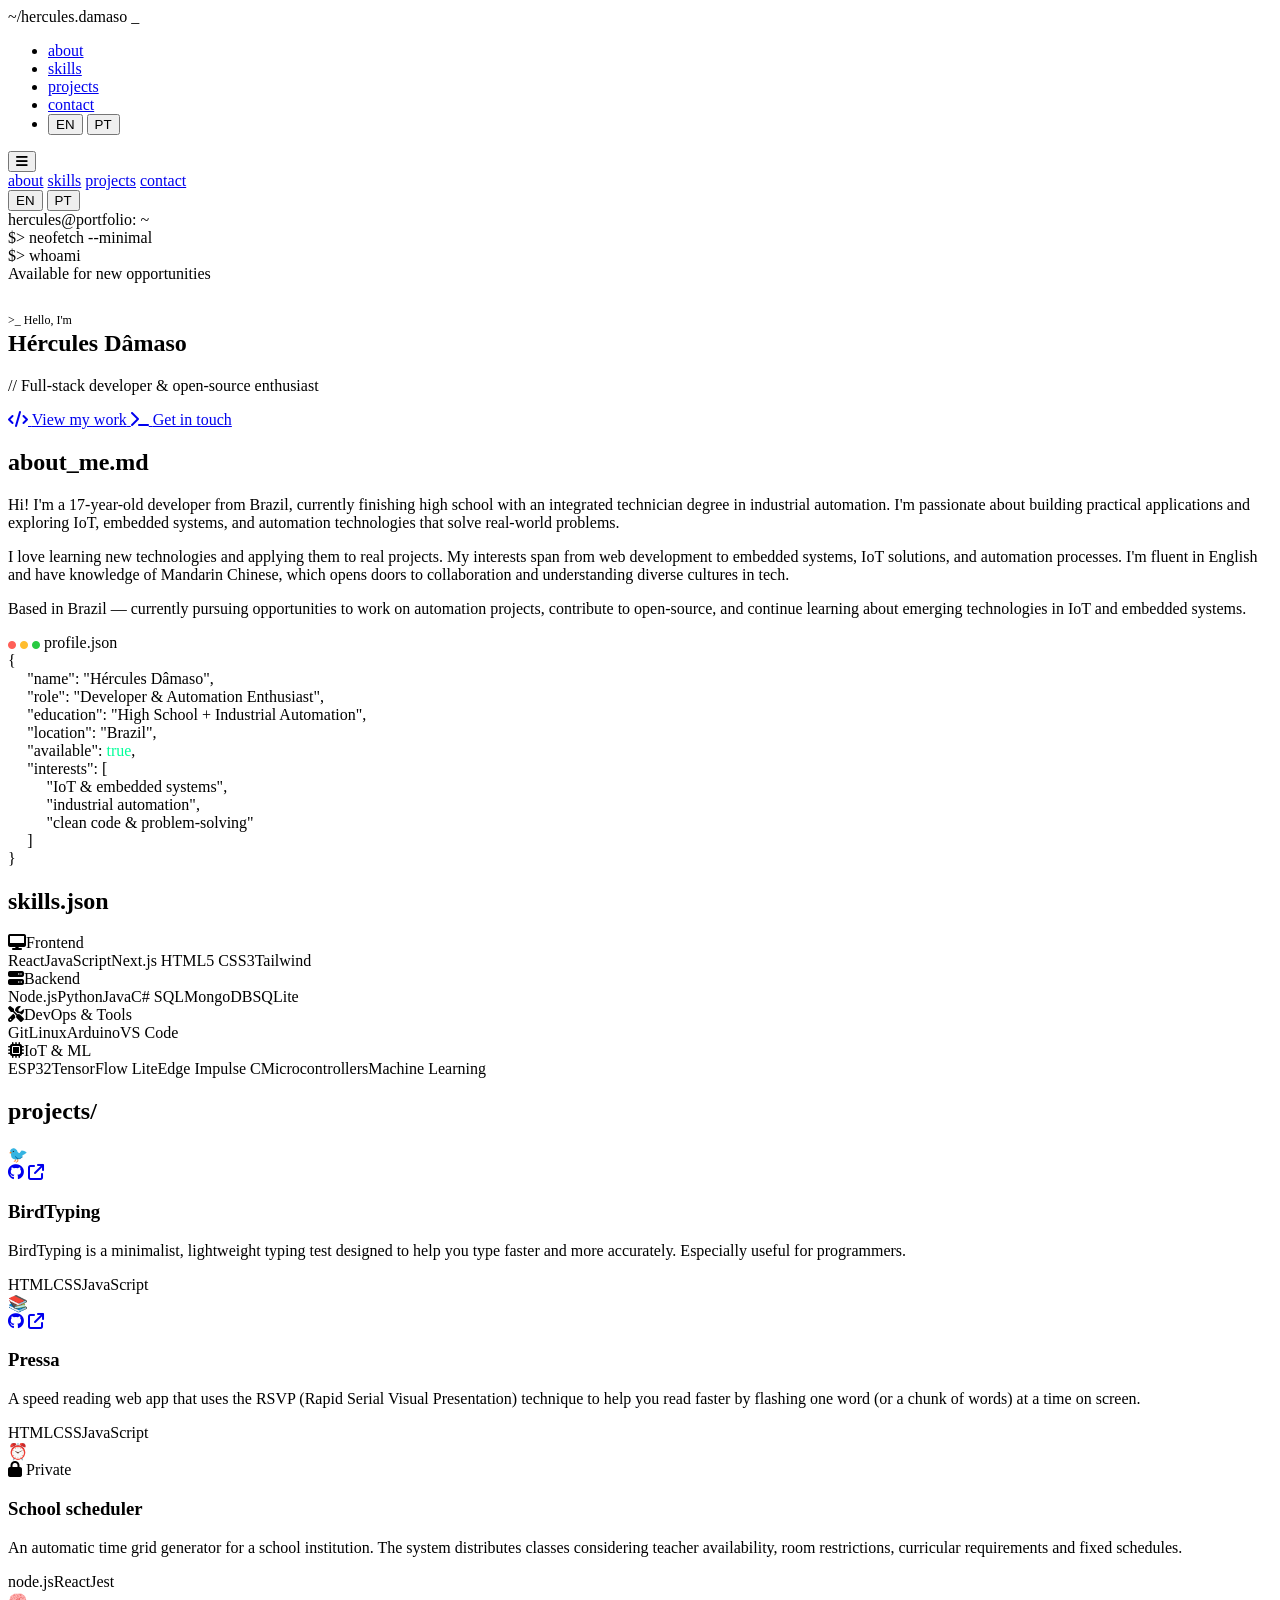
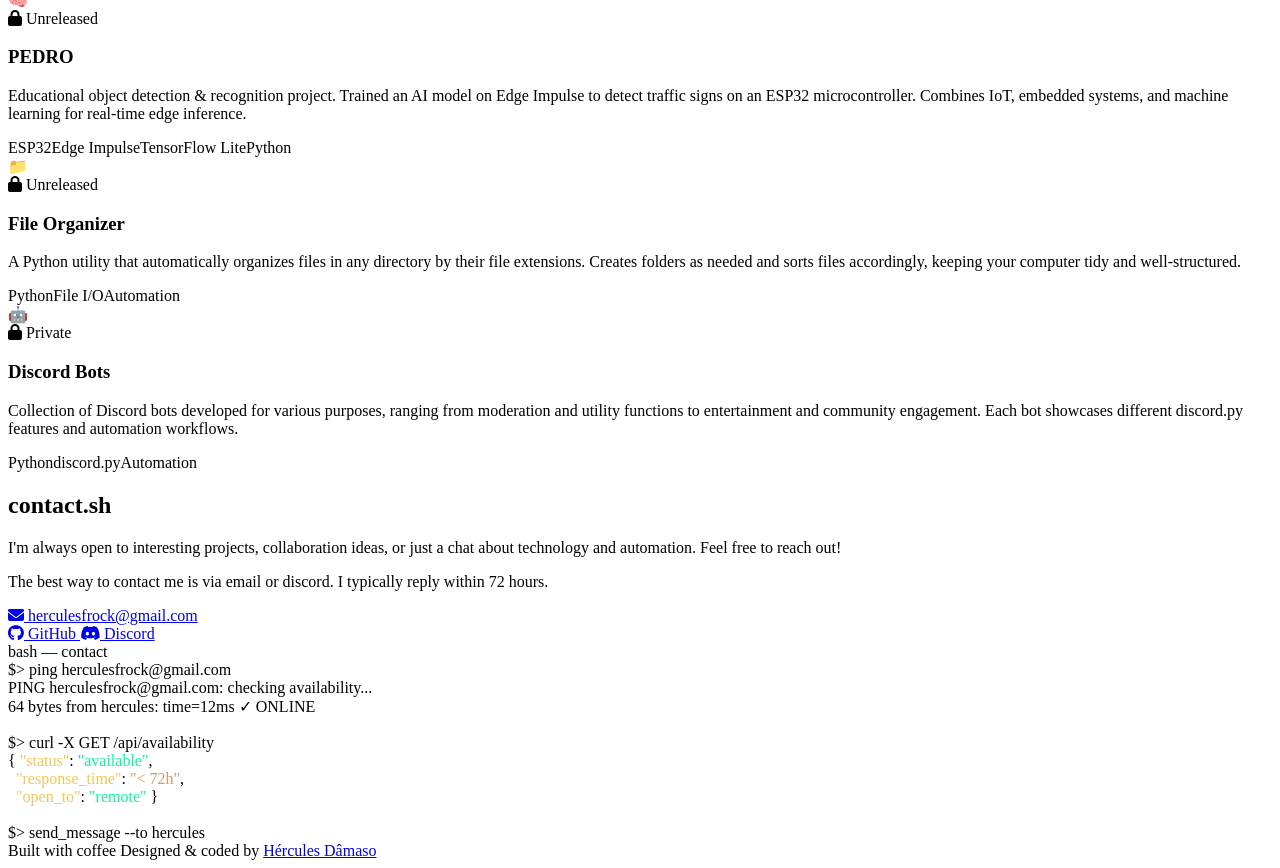
==== index.html @ 7d98cd0e "Added portfolio files" ====
<!DOCTYPE html>
<html lang="en">
<head>
  <meta charset="UTF-8" />
  <meta name="viewport" content="width=device-width, initial-scale=1.0" />
  <title data-i18n="pageTitle">Hércules Dâmaso — Developer & Automation Enthusiast</title>

  <link rel="preconnect" href="https://fonts.googleapis.com" />
  <link rel="preconnect" href="https://fonts.gstatic.com" crossorigin />
  <link href="https://fonts.googleapis.com/css2?family=JetBrains+Mono:ital,wght@0,100..800;1,100..800&display=swap" rel="stylesheet" />
  <link rel="stylesheet" href="https://cdnjs.cloudflare.com/ajax/libs/font-awesome/6.5.0/css/all.min.css" />
  <link rel="stylesheet" href="css/style.css" />
  <link rel="icon" type="image/png" href="favicon.png" />
</head>
<body>

  <nav aria-label="Main navigation">
    <div class="nav-inner">
      <div class="nav-logo"><span class="prompt-prefix">~/</span>hercules.damaso<span>  _</span></div>

      <ul class="nav-links" role="list">
        <li><a href="#about"    data-i18n="navAbout">about</a></li>
        <li><a href="#skills"   data-i18n="navSkills">skills</a></li>
        <li><a href="#projects" data-i18n="navProjects">projects</a></li>
        <li><a href="#contact"  data-i18n="navContact">contact</a></li>
        <li>
          <div class="lang-toggle" role="group" aria-label="Language switch">
            <button class="lang-btn active" id="btn-en" onclick="setLang('en')" aria-pressed="true">EN</button>
            <button class="lang-btn"        id="btn-pt" onclick="setLang('pt')" aria-pressed="false">PT</button>
          </div>
        </li>
      </ul>

      <button class="nav-hamburger" id="hamburger" aria-label="Toggle mobile menu" aria-expanded="false">
        <i class="fa fa-bars"></i>
      </button>
    </div>
  </nav>

  <div class="mobile-nav" id="mobile-nav" role="navigation" aria-label="Mobile navigation">
    <a href="#about"    data-i18n="navAbout"    onclick="closeMobileNav()">about</a>
    <a href="#skills"   data-i18n="navSkills"   onclick="closeMobileNav()">skills</a>
    <a href="#projects" data-i18n="navProjects" onclick="closeMobileNav()">projects</a>
    <a href="#contact"  data-i18n="navContact"  onclick="closeMobileNav()">contact</a>
    <div class="lang-toggle" style="width:fit-content">
      <button class="lang-btn active" id="mbtn-en" onclick="setLang('en')" aria-pressed="true">EN</button>
      <button class="lang-btn"        id="mbtn-pt" onclick="setLang('pt')" aria-pressed="false">PT</button>
    </div>
  </div>

  <!-- ── Hero ── -->
  <section id="hero" aria-label="Introduction">
    <div class="container">
      <div class="hero-window reveal">
        <div class="hero-titlebar">
          <span class="dot dot-red"></span>
          <span class="dot dot-yellow"></span>
          <span class="dot dot-green"></span>
          <span class="hero-titlebar-label">hercules@portfolio: ~</span>
        </div>
        <div class="hero-body">
          <div class="hero-line dim"><span class="prompt-prefix">$&gt;</span> neofetch --minimal</div>
          <div class="hero-line dim"><span class="prompt-prefix">$&gt;</span> <span data-i18n="heroCmd">whoami</span></div>

          <div class="hero-status">
            <span class="status-dot"></span>
            <span data-i18n="heroStatus">Available for new opportunities</span>
          </div>

          <h1 class="hero-name" aria-label="Developer name">
            <span class="dim" style="font-size:0.5em;font-weight:400;">
              <span class="prompt-prefix">&gt;_</span>
              <span data-i18n="heroHello">Hello, I'm</span>&nbsp;
            </span><br />
            <span id="typewriter-name" data-text="Hércules Dâmaso">Hércules Dâmaso</span><span class="cursor" aria-hidden="true"></span>
          </h1>

          <p class="hero-tagline">
            <span class="accent2">// </span>
            <span data-i18n="heroTagline">Full-stack developer &amp; open-source enthusiast</span>
          </p>

          <div class="hero-cta">
            <a href="#projects" class="btn btn-primary">
              <i class="fa fa-code" aria-hidden="true"></i>
              <span data-i18n="heroCTA1">View my work</span>
            </a>
            <a href="#contact" class="btn btn-outline">
              <i class="fa fa-terminal" aria-hidden="true"></i>
              <span data-i18n="heroCTA2">Get in touch</span>
            </a>
          </div>
        </div>
      </div>
    </div>
  </section>

  <!-- ── About ── -->
  <section id="about" aria-label="About me">
    <div class="container">
      <h2 class="section-title reveal" data-index="01"><span data-i18n="aboutTitle">about_me.md</span></h2>

      <div class="about-grid">
        <div class="about-text reveal">
          <p data-i18n="aboutP1">Hi! I'm a <span class='accent'>17-year-old developer</span> from Brazil, currently finishing high school with an integrated technician degree in industrial automation. I'm passionate about building practical applications and exploring IoT, embedded systems, and automation technologies that solve real-world problems.</p>
          <p data-i18n="aboutP2">I love learning new technologies and applying them to real projects. My interests span from web development to embedded systems, IoT solutions, and automation processes. I'm fluent in English and have knowledge of Mandarin Chinese, which opens doors to collaboration and understanding diverse cultures in tech.</p>
          <p data-i18n="aboutP3">Based in <span class='accent'>Brazil</span> — currently pursuing opportunities to work on automation projects, contribute to open-source, and continue learning about emerging technologies in IoT and embedded systems.</p>
        </div>

        <div class="about-terminal reveal">
          <div class="about-terminal-bar">
            <i class="fa fa-circle" style="color:#ff5f57;font-size:8px"></i>
            <i class="fa fa-circle" style="color:#ffbd2e;font-size:8px"></i>
            <i class="fa fa-circle" style="color:#28ca42;font-size:8px"></i>
            profile.json
          </div>
          <div class="about-terminal-body">
            <div class="t-line">{</div>
            <div class="t-line" style="padding-left:1.2rem"><span class="t-key">"name"</span>: <span class="t-str">"Hércules Dâmaso"</span>,</div>
            <div class="t-line" style="padding-left:1.2rem"><span class="t-key">"role"</span>: <span class="t-str" data-i18n="profileRole">"Developer & Automation Enthusiast"</span>,</div>
            <div class="t-line" style="padding-left:1.2rem"><span class="t-key">"education"</span>: <span class="t-str">"High School + Industrial Automation"</span>,</div>
            <div class="t-line" style="padding-left:1.2rem"><span class="t-key">"location"</span>: <span class="t-str">"Brazil"</span>,</div>
            <div class="t-line" style="padding-left:1.2rem"><span class="t-key">"available"</span>: <span style="color:#00ff99">true</span>,</div>
            <div class="t-line" style="padding-left:1.2rem"><span class="t-key">"interests"</span>: [</div>
            <div class="t-line" style="padding-left:2.4rem"><span class="t-str" data-i18n="int1">"IoT & embedded systems"</span>,</div>
            <div class="t-line" style="padding-left:2.4rem"><span class="t-str" data-i18n="int2">"industrial automation"</span>,</div>
            <div class="t-line" style="padding-left:2.4rem"><span class="t-str" data-i18n="int3">"clean code & problem-solving"</span></div>
            <div class="t-line" style="padding-left:1.2rem">]</div>
            <div class="t-line">}</div>
          </div>
        </div>
      </div>
    </div>
  </section>

  <!-- ── Skills ── -->
  <section id="skills" aria-label="Technical skills">
    <div class="container">
      <h2 class="section-title reveal" data-index="02"><span data-i18n="skillsTitle">skills.json</span></h2>

      <div class="skills-grid reveal-stagger">
        <div class="skill-group">
          <div class="skill-group-title"><i class="fa fa-desktop"></i><span data-i18n="skillFE">Frontend</span></div>
          <div class="skill-tags">
            <span class="tag">React</span><span class="tag">JavaScript</span><span class="tag">Next.js</span>
            <span class="tag">HTML5</span> <span class="tag">CSS3</span><span class="tag">Tailwind</span>
          </div>
        </div>
        <div class="skill-group">
          <div class="skill-group-title"><i class="fa fa-server"></i><span data-i18n="skillBE">Backend</span></div>
          <div class="skill-tags">
            <span class="tag">Node.js</span><span class="tag">Python</span><span class="tag">Java</span><span class="tag">C#</span>
            <span class="tag">SQL</span><span class="tag">MongoDB</span><span class="tag">SQLite</span>
          </div>
        </div>
        <div class="skill-group">
          <div class="skill-group-title"><i class="fa fa-tools"></i><span data-i18n="skillTools">DevOps &amp; Tools</span></div>
          <div class="skill-tags">
            <span class="tag">Git</span><span class="tag">Linux</span><span class="tag">Arduino</span><span class="tag">VS Code</span>
          </div>
        </div>
        <div class="skill-group">
          <div class="skill-group-title"><i class="fa fa-microchip"></i><span data-i18n="skillIoTML">IoT &amp; ML</span></div>
          <div class="skill-tags">
            <span class="tag">ESP32</span><span class="tag">TensorFlow Lite</span><span class="tag">Edge Impulse</span>
            <span class="tag">C</span><span class="tag">Microcontrollers</span><span class="tag">Machine Learning</span>
          </div>
        </div>
      </div>
    </div>
  </section>

  <!-- ── Projects ── -->
  <section id="projects" aria-label="Projects">
    <div class="container">
      <h2 class="section-title reveal" data-index="03"><span data-i18n="projectsTitle">projects/</span></h2>

      <div class="projects-grid reveal-stagger">
        <article class="project-card">
          <div class="project-header">
            <span class="project-icon" aria-hidden="true">🐦</span>
            <div class="project-links">
              <a href="https://github.com/HerculesDam/BirdTyping" aria-label="GitHub repo"><i class="fa-brands fa-github"></i></a>
              <a href="https://herculesdam.github.io/BirdTyping/" aria-label="Live demo"><i class="fa fa-arrow-up-right-from-square"></i></a>
            </div>
          </div>
          <h3 class="project-title" data-i18n="proj1Title">BirdTyping</h3>
          <p class="project-desc" data-i18n="proj1Desc">BirdTyping is a minimalist, lightweight typing test designed to help you type faster and more accurately. Especially useful for programmers.</p>
          <div class="project-stack">
            <span>HTML</span><span>CSS</span><span>JavaScript</span>
          </div>
        </article>
        <article class="project-card">
          <div class="project-header">
            <span class="project-icon" aria-hidden="true">📚</span>
            <div class="project-links">
              <a href="https://github.com/HerculesDam/Pressa" aria-label="GitHub repo"><i class="fa-brands fa-github"></i></a>
              <a href="https://herculesdam.github.io/Pressa/" aria-label="Live demo"><i class="fa fa-arrow-up-right-from-square"></i></a>
            </div>
          </div>
          <h3 class="project-title" data-i18n="proj2Title">Pressa</h3>
          <p class="project-desc" data-i18n="proj2Desc">A speed reading web app that uses the RSVP (Rapid Serial Visual Presentation) technique to help you read faster by flashing one word (or a chunk of words) at a time on screen.</p>
          <div class="project-stack">
            <span>HTML</span><span>CSS</span><span>JavaScript</span>
          </div>
        </article>

        <article class="project-card">
          <div class="project-header">
            <span class="project-icon" aria-hidden="true">⏰</span>
            <div class="project-links">
              <span class="project-private" aria-label="Private project"><i class="fa fa-lock"></i> Private</span>
            </div>
          </div>
          <h3 class="project-title" data-i18n="proj3Title">School scheduler</h3>
          <p class="project-desc" data-i18n="proj3Desc">An automatic time grid generator for a school institution. The system distributes classes considering teacher availability, room restrictions, curricular requirements and fixed schedules.</p>
          <div class="project-stack">
            <span>node.js</span><span>React</span><span>Jest</span>
          </div>
        </article>

        <article class="project-card">
          <div class="project-header">
            <span class="project-icon" aria-hidden="true">🧠</span>
            <div class="project-links">
              <span class="project-private" aria-label="Private project"><i class="fa fa-lock"></i> Unreleased</span>
            </div>
          </div>
          <h3 class="project-title" data-i18n="proj4Title">PEDRO</h3>
          <p class="project-desc" data-i18n="proj4Desc">Educational object detection & recognition project. Trained an AI model on Edge Impulse to detect traffic signs on an ESP32 microcontroller. Combines IoT, embedded systems, and machine learning for real-time edge inference.</p>
          <div class="project-stack">
            <span>ESP32</span><span>Edge Impulse</span><span>TensorFlow Lite</span><span>Python</span>
          </div>
        </article>

        <article class="project-card">
          <div class="project-header">
            <span class="project-icon" aria-hidden="true">📁</span>
            <div class="project-links">
              <span class="project-private" aria-label="Private project"><i class="fa fa-lock"></i> Unreleased</span>
            </div>
          </div>
          <h3 class="project-title" data-i18n="proj5Title">File Organizer</h3>
          <p class="project-desc" data-i18n="proj5Desc">A Python utility that automatically organizes files in any directory by their file extensions. Creates folders as needed and sorts files accordingly, keeping your computer tidy and well-structured.</p>
          <div class="project-stack">
            <span>Python</span><span>File I/O</span><span>Automation</span>
          </div>
        </article>

        <article class="project-card">
          <div class="project-header">
            <span class="project-icon" aria-hidden="true">🤖</span>
            <div class="project-links">
              <span class="project-private" aria-label="Private project"><i class="fa fa-lock"></i> Private</span>
            </div>
          </div>
          <h3 class="project-title" data-i18n="proj6Title">Discord Bots</h3>
          <p class="project-desc" data-i18n="proj6Desc">Collection of Discord bots developed for various purposes, ranging from moderation and utility functions to entertainment and community engagement. Each bot showcases different discord.py features and automation workflows.</p>
          <div class="project-stack">
            <span>Python</span><span>discord.py</span><span>Automation</span>
          </div>
        </article>

      </div>
    </div>
  </section>

  <!-- ── Contact ── -->
  <section id="contact" aria-label="Contact">
    <div class="container">
      <h2 class="section-title reveal" data-index="04"><span data-i18n="contactTitle">contact.sh</span></h2>

      <div class="contact-inner">
        <div class="contact-copy reveal">
          <p data-i18n="contactP1">I'm always open to interesting projects, collaboration ideas, or just a chat about technology and automation. Feel free to reach out!</p>
          <p data-i18n="contactP2">The best way to contact me is via email or discord. I typically reply within 72 hours.</p>
          <a href="mailto:herculesfrock@gmail.com" class="contact-email">
            <i class="fa fa-envelope" aria-hidden="true"></i>
            herculesfrock@gmail.com
          </a>

          <div class="social-links">
            <a href="https://github.com/HerculesDam"   target="_blank" rel="noopener noreferrer" class="social-link" aria-label="GitHub">
              <i class="fa-brands fa-github"></i> GitHub
            </a>
            <a href="https://discord.com/users/524593084080717825" target="_blank" rel="noopener noreferrer" class="social-link" aria-label="Discord">
              <i class="fa-brands fa-discord"></i> Discord
            </a>
          </div>
        </div>

        <div class="contact-terminal reveal">
          <div class="contact-terminal-bar">bash — contact</div>
          <div class="contact-terminal-body">
            <div class="ct-line"><span class="ct-prompt">$&gt; </span><span class="ct-cmd">ping herculesfrock@gmail.com</span></div>
            <div class="ct-line ct-out" data-i18n="ctOut1">PING herculesfrock@gmail.com: checking availability...</div>
            <div class="ct-line ct-out ct-ok" data-i18n="ctOut2">64 bytes from hercules: time=12ms  ✓ ONLINE</div>
            <div class="ct-line">&nbsp;</div>
            <div class="ct-line"><span class="ct-prompt">$&gt; </span><span class="ct-cmd">curl -X GET /api/availability</span></div>
            <div class="ct-line ct-out">{ <span style="color:#f8c555">"status"</span>: <span style="color:#00ff99">"available"</span>,</div>
            <div class="ct-line ct-out">&nbsp;&nbsp;<span style="color:#f8c555">"response_time"</span>: <span style="color:#d19a66">"&lt; 72h"</span>,</div>
            <div class="ct-line ct-out">&nbsp;&nbsp;<span style="color:#f8c555">"open_to"</span>: <span style="color:#00ff99">"remote"</span> }</div>
            <div class="ct-line">&nbsp;</div>
            <div class="ct-line">
              <span class="ct-prompt">$&gt; </span><span data-i18n="ctCmd3">send_message --to hercules</span><span class="cursor" aria-hidden="true"></span>
            </div>
          </div>
        </div>
      </div>
    </div>
  </section>

  <!-- ── Footer ── -->
  <footer>
    <div class="footer-inner">
      <span data-i18n="footerLeft">Built with coffee</span>
      <span>
        <span data-i18n="footerRight">Designed &amp; coded by</span>
        <a href="#hero">Hércules Dâmaso</a>
      </span>
    </div>
  </footer>

  <script src="js/translations.js"></script>
  <script src="js/main.js"></script>
</body>
</html>
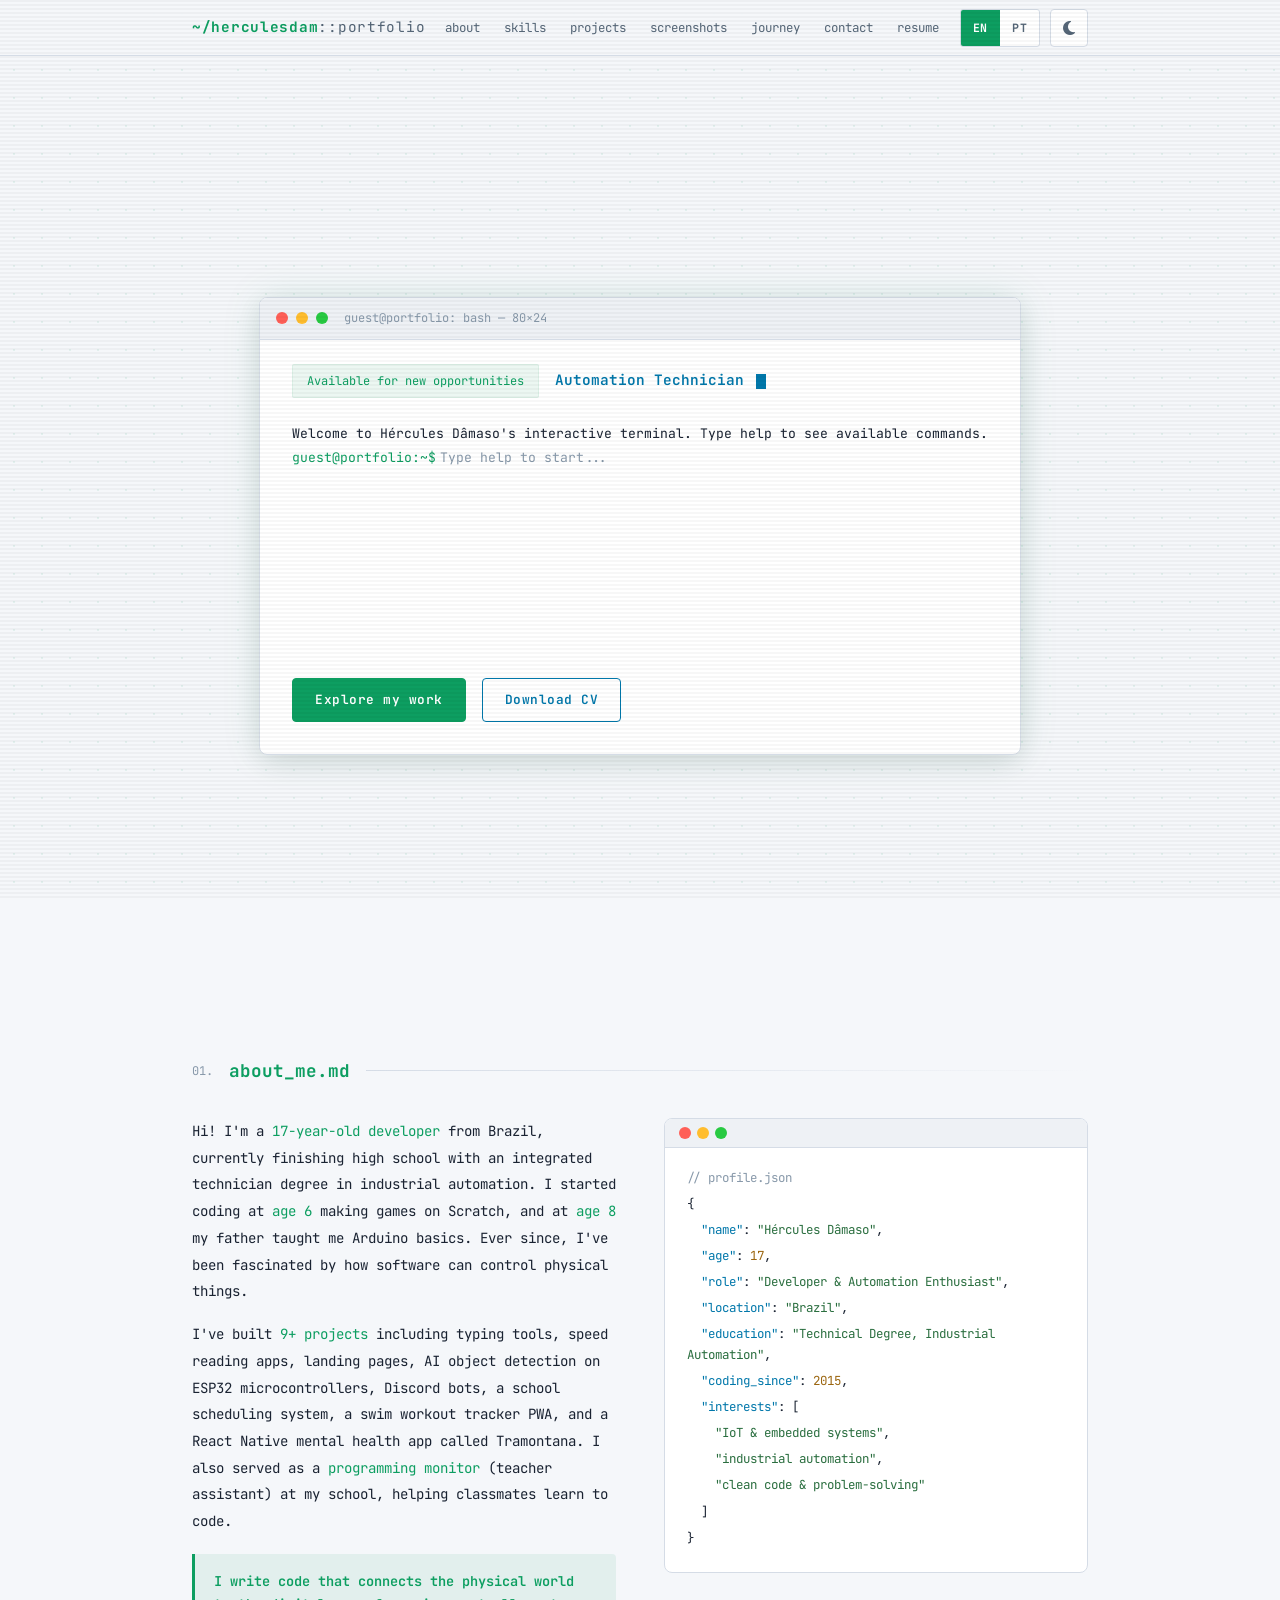
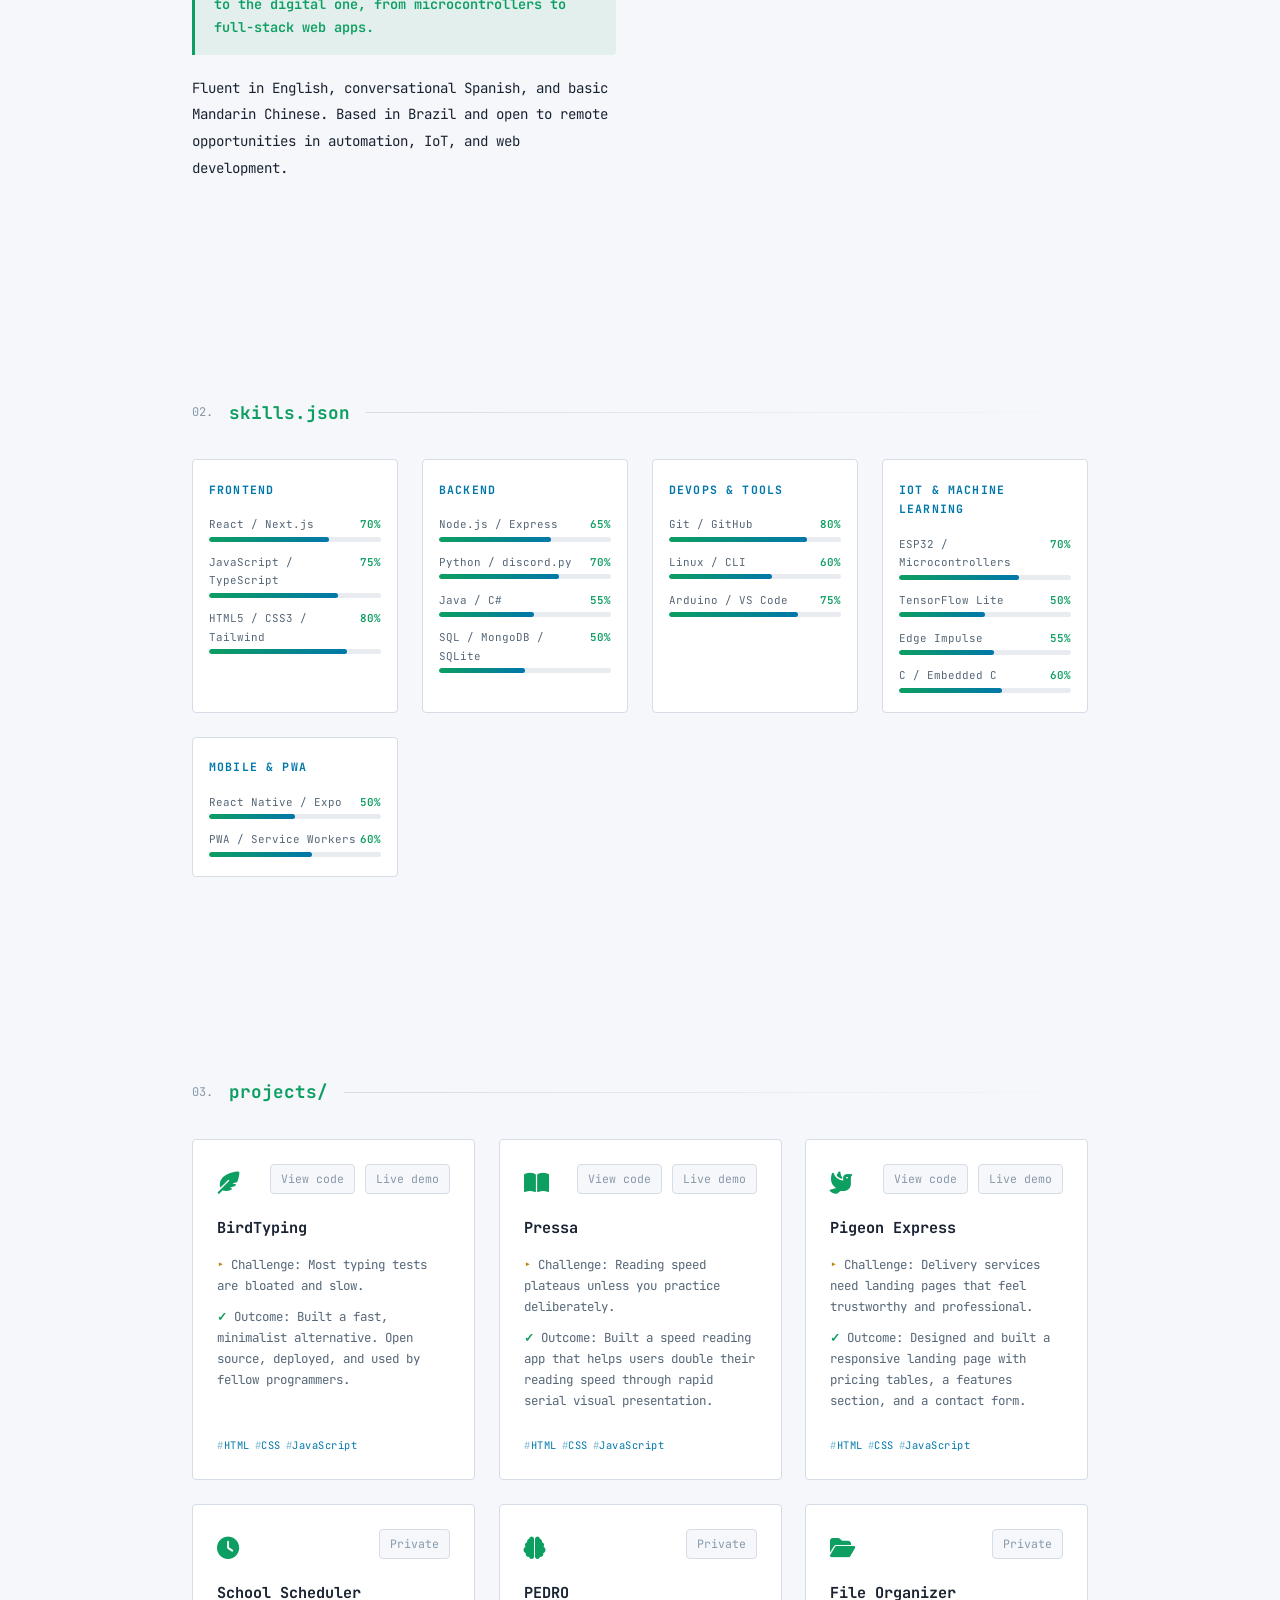
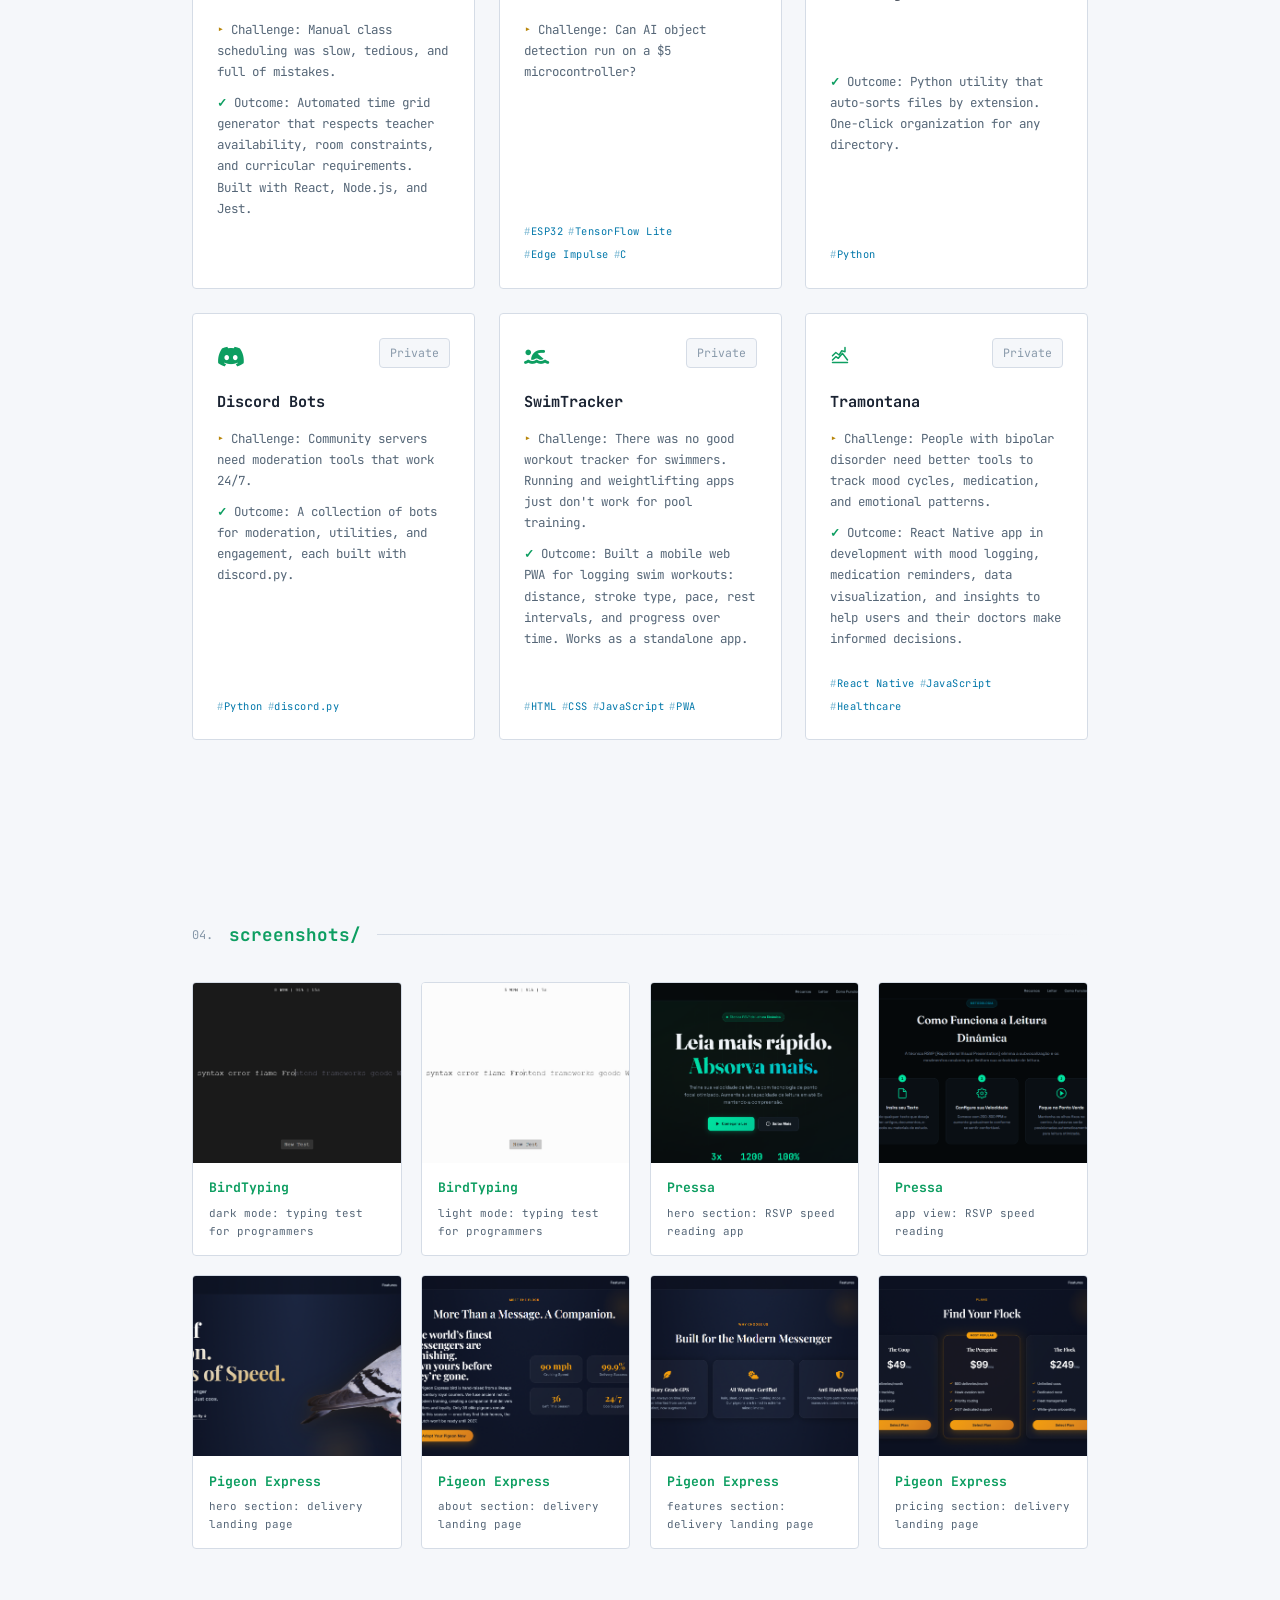
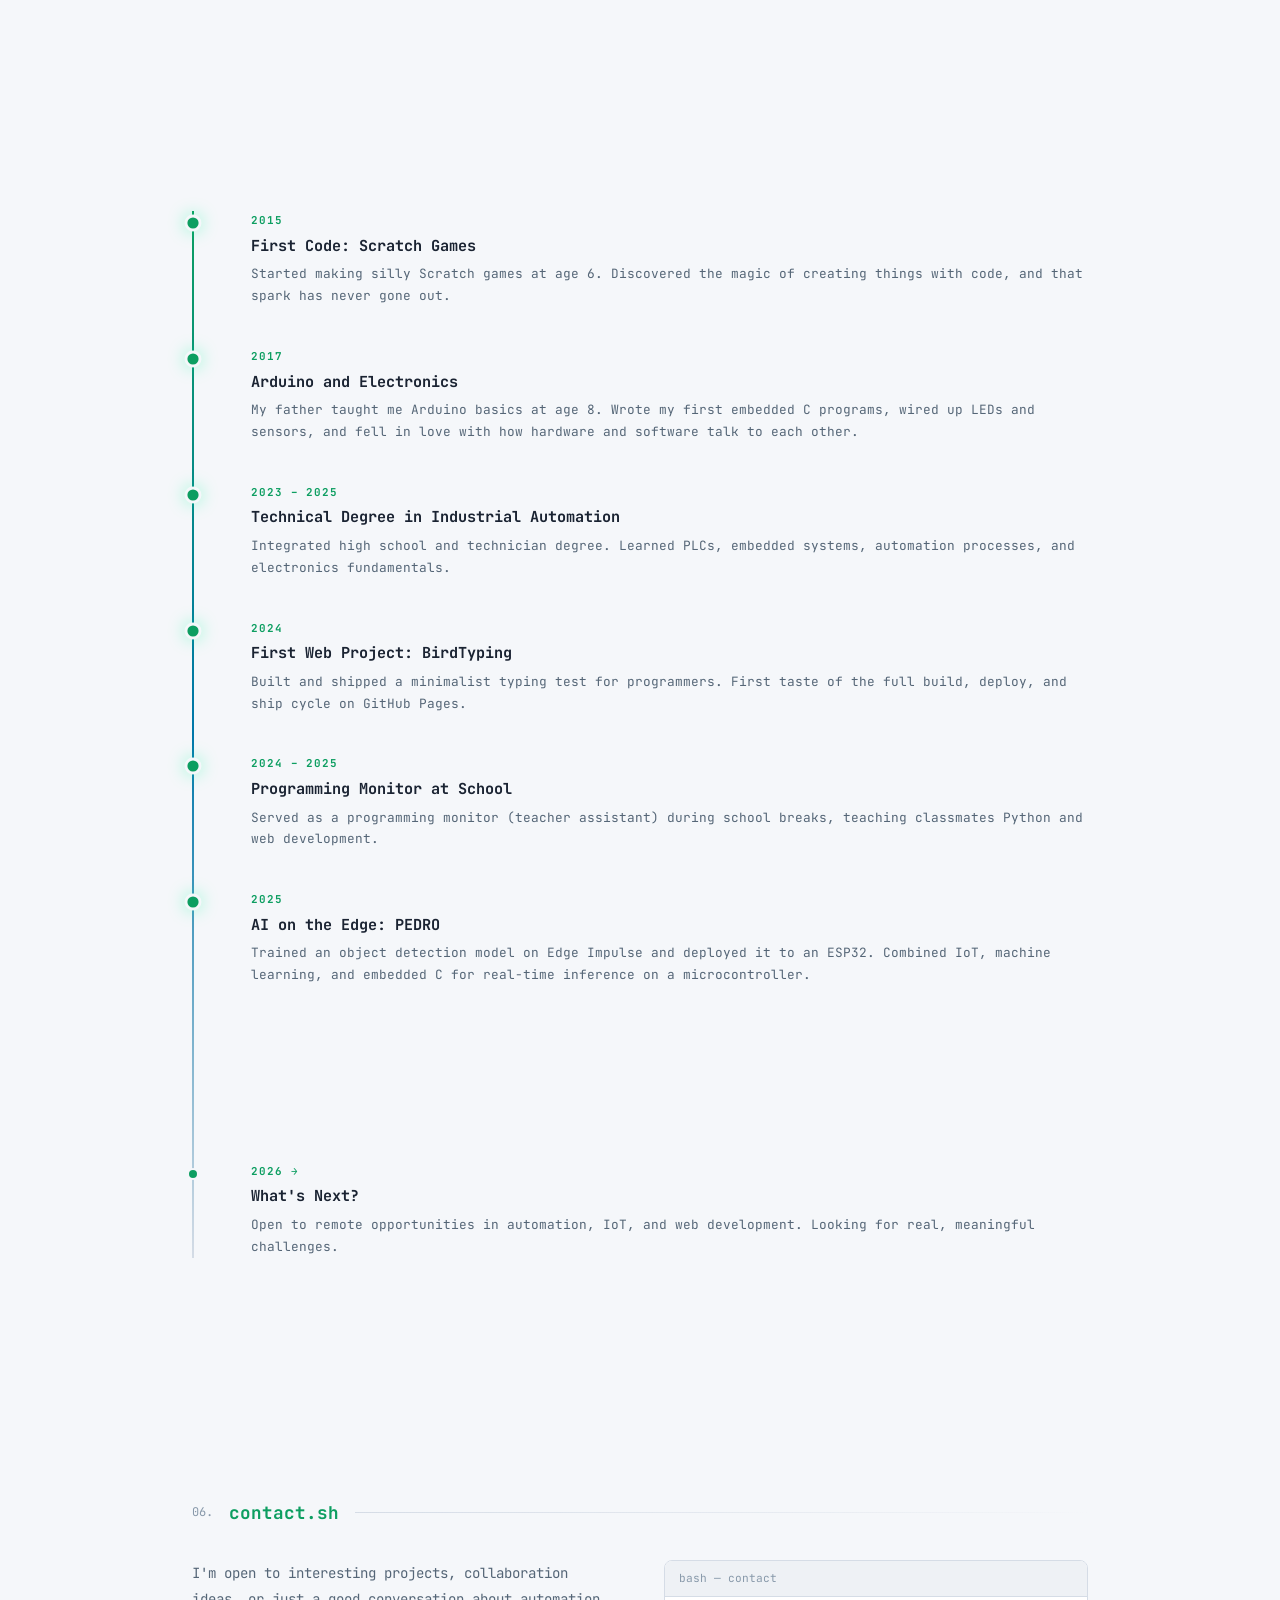
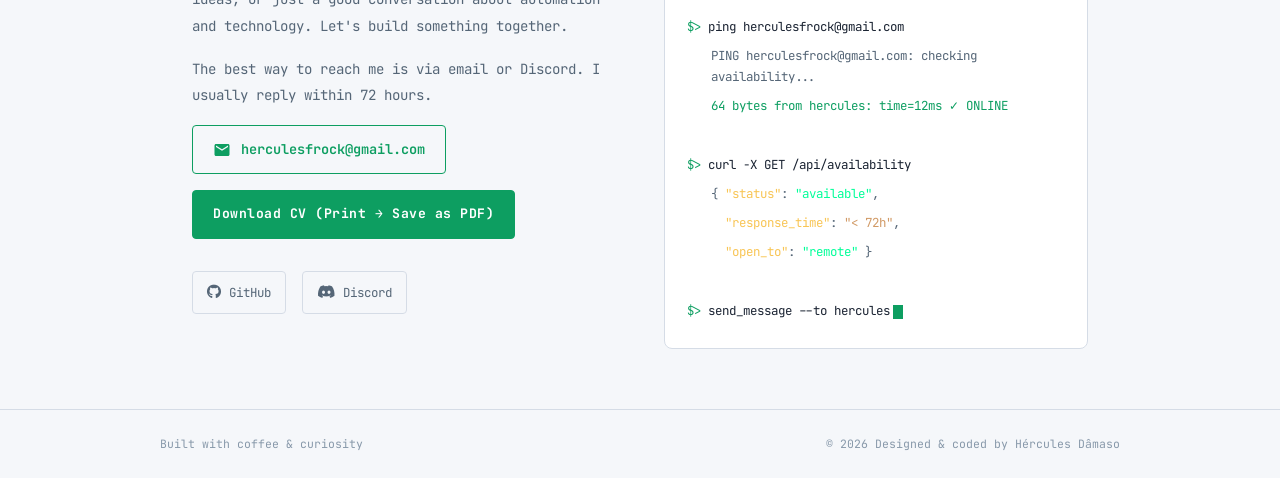
==== commit ef2e7fe3: "portfolio update" ====
--- a/index.html
+++ b/index.html
@@ -1,54 +1,116 @@
 <!DOCTYPE html>
 <html lang="en">
 <head>
-  <meta charset="UTF-8" />
-  <meta name="viewport" content="width=device-width, initial-scale=1.0" />
-  <title data-i18n="pageTitle">Hércules Dâmaso — Developer & Automation Enthusiast</title>
-
-  <link rel="preconnect" href="https://fonts.googleapis.com" />
-  <link rel="preconnect" href="https://fonts.gstatic.com" crossorigin />
-  <link href="https://fonts.googleapis.com/css2?family=JetBrains+Mono:ital,wght@0,100..800;1,100..800&display=swap" rel="stylesheet" />
-  <link rel="stylesheet" href="https://cdnjs.cloudflare.com/ajax/libs/font-awesome/6.5.0/css/all.min.css" />
-  <link rel="stylesheet" href="css/style.css" />
-  <link rel="icon" type="image/png" href="favicon.png" />
+  <meta charset="UTF-8">
+  <meta name="viewport" content="width=device-width, initial-scale=1.0">
+  <meta name="description" content="17-year-old developer working with industrial automation and modern software. IoT, embedded systems, full-stack web, AI on edge devices.">
+  <meta name="theme-color" content="#0a0e12">
+  <meta name="color-scheme" content="dark light">
+
+  <title>Hércules Dâmaso | Automation & Software Developer</title>
+
+  <!-- Favicon -->
+  <link rel="icon" type="image/png" href="favicon.png">
+  <link rel="apple-touch-icon" href="favicon.png">
+
+  <!-- Fonts -->
+  <link rel="preconnect" href="https://fonts.googleapis.com">
+  <link rel="preconnect" href="https://fonts.gstatic.com" crossorigin>
+  <link href="https://fonts.googleapis.com/css2?family=JetBrains+Mono:wght@400;600;700&display=swap" rel="stylesheet">
+  <!-- Font Awesome 6 (free) -->
+  <link rel="stylesheet" href="https://cdnjs.cloudflare.com/ajax/libs/font-awesome/6.5.0/css/all.min.css">
+
+  <!-- Open Graph -->
+  <meta property="og:type" content="website">
+  <meta property="og:title" content="Hércules Dâmaso | Automation & Software Developer">
+  <meta property="og:description" content="Industrial automation meets full-stack development. ESP32, TensorFlow Lite, React, and Python.">
+  <meta property="og:url" content="https://herculesdam.github.io/Portfolio/">
+  <meta property="og:locale" content="en_US">
+  <meta property="og:site_name" content="Hércules Dâmaso | Portfolio">
+  <!-- Twitter Card -->
+  <meta name="twitter:card" content="summary_large_image">
+  <meta name="twitter:title" content="Hércules Dâmaso | Automation & Software Developer">
+  <meta name="twitter:description" content="Industrial automation meets full-stack development. ESP32, TensorFlow Lite, React, and Python.">
+
+  <!-- Canonical -->
+  <link rel="canonical" href="https://herculesdam.github.io/Portfolio/">
+
+  <!-- JSON-LD Person Schema -->
+  <script type="application/ld+json">
+  {
+    "@context": "https://schema.org",
+    "@type": "Person",
+    "name": "Hércules Dâmaso",
+    "jobTitle": "Automation & Software Developer",
+    "url": "https://herculesdam.github.io/Portfolio/",
+    "sameAs": [
+      "https://github.com/HerculesDam",
+      "https://discord.com/users/herculesdam"
+    ],
+    "email": "herculesfrock@gmail.com",
+    "description": "17-year-old developer working with industrial automation and modern software.",
+    "knowsLanguage": ["English", "Portuguese", "Spanish", "Mandarin Chinese"],
+    "nationality": "Brazil",
+    "alumniOf": {
+      "@type": "EducationalOrganization",
+      "description": "Technical Degree in Industrial Automation"
+    }
+  }
+  </script>
+
+  <!-- Stylesheet -->
+  <link rel="stylesheet" href="css/style.css">
 </head>
 <body>
 
+  <!-- Skip Navigation Link -->
+  <a class="skip-link" href="#hero" data-i18n="skipNav">Skip to main content</a>
+
+  <!-- Scroll Progress Bar -->
+  <div class="scroll-progress" id="scroll-progress" aria-hidden="true"></div>
+
+  <!-- Animated Background Canvas -->
+  <canvas class="animated-bg" id="animated-bg" aria-hidden="true"></canvas>
+
+  <!-- ================================================================== -->
+  <!-- NAVIGATION                                                          -->
+  <!-- ================================================================== -->
   <nav aria-label="Main navigation">
     <div class="nav-inner">
-      <div class="nav-logo"><span class="prompt-prefix">~/</span>hercules.damaso<span>  _</span></div>
-
-      <ul class="nav-links" role="list">
-        <li><a href="#about"    data-i18n="navAbout">about</a></li>
-        <li><a href="#skills"   data-i18n="navSkills">skills</a></li>
+      <a href="#hero" class="nav-logo" aria-label="Home">~/herculesdam<span>::portfolio</span></a>
+      <ul class="nav-links">
+        <li><a href="#about" data-i18n="navAbout">about</a></li>
+        <li><a href="#skills" data-i18n="navSkills">skills</a></li>
         <li><a href="#projects" data-i18n="navProjects">projects</a></li>
-        <li><a href="#contact"  data-i18n="navContact">contact</a></li>
-        <li>
-          <div class="lang-toggle" role="group" aria-label="Language switch">
-            <button class="lang-btn active" id="btn-en" onclick="setLang('en')" aria-pressed="true">EN</button>
-            <button class="lang-btn"        id="btn-pt" onclick="setLang('pt')" aria-pressed="false">PT</button>
-          </div>
-        </li>
+        <li><a href="#gallery" data-i18n="navGallery">screenshots</a></li>
+        <li><a href="#timeline" data-i18n="navTimeline">journey</a></li>
+        <li><a href="#contact" data-i18n="navContact">contact</a></li>
+        <li><a href="resume.html" data-i18n="navResume">resume</a></li>
       </ul>
-
-      <button class="nav-hamburger" id="hamburger" aria-label="Toggle mobile menu" aria-expanded="false">
-        <i class="fa fa-bars"></i>
-      </button>
+      <div style="display:flex;align-items:center;gap:0.6rem;">
+        <div class="lang-toggle" role="radiogroup" aria-label="Language selector">
+          <button class="lang-btn active" data-lang="en" role="radio" aria-checked="true" aria-label="English">EN</button>
+          <button class="lang-btn" data-lang="pt" role="radio" aria-checked="false" aria-label="Português">PT</button>
+        </div>
+        <button class="theme-toggle-btn" id="theme-toggle" aria-label="Toggle light/dark theme" data-i18n="themeToggle"><i class="fa-solid fa-moon"></i></button>
+        <button class="nav-hamburger" id="nav-hamburger" aria-label="Toggle menu" aria-expanded="false"><i class="fa-solid fa-bars"></i></button>
+      </div>
+    </div>
+    <!-- Mobile nav drawer -->
+    <div class="mobile-nav" id="mobile-nav" aria-hidden="true">
+      <a href="#about" data-i18n="navAbout">about</a>
+      <a href="#skills" data-i18n="navSkills">skills</a>
+      <a href="#projects" data-i18n="navProjects">projects</a>
+      <a href="#gallery" data-i18n="navGallery">screenshots</a>
+      <a href="#timeline" data-i18n="navTimeline">journey</a>
+      <a href="#contact" data-i18n="navContact">contact</a>
+      <a href="resume.html" data-i18n="navResume">resume</a>
     </div>
   </nav>
 
-  <div class="mobile-nav" id="mobile-nav" role="navigation" aria-label="Mobile navigation">
-    <a href="#about"    data-i18n="navAbout"    onclick="closeMobileNav()">about</a>
-    <a href="#skills"   data-i18n="navSkills"   onclick="closeMobileNav()">skills</a>
-    <a href="#projects" data-i18n="navProjects" onclick="closeMobileNav()">projects</a>
-    <a href="#contact"  data-i18n="navContact"  onclick="closeMobileNav()">contact</a>
-    <div class="lang-toggle" style="width:fit-content">
-      <button class="lang-btn active" id="mbtn-en" onclick="setLang('en')" aria-pressed="true">EN</button>
-      <button class="lang-btn"        id="mbtn-pt" onclick="setLang('pt')" aria-pressed="false">PT</button>
-    </div>
-  </div>
-
-  <!-- ── Hero ── -->
+  <!-- ================================================================== -->
+  <!-- HERO — INTERACTIVE TERMINAL                                        -->
+  <!-- ================================================================== -->
   <section id="hero" aria-label="Introduction">
     <div class="container">
       <div class="hero-window reveal">
@@ -56,76 +118,70 @@
           <span class="dot dot-red"></span>
           <span class="dot dot-yellow"></span>
           <span class="dot dot-green"></span>
-          <span class="hero-titlebar-label">hercules@portfolio: ~</span>
-        </div>
-        <div class="hero-body">
-          <div class="hero-line dim"><span class="prompt-prefix">$&gt;</span> neofetch --minimal</div>
-          <div class="hero-line dim"><span class="prompt-prefix">$&gt;</span> <span data-i18n="heroCmd">whoami</span></div>
-
-          <div class="hero-status">
-            <span class="status-dot"></span>
-            <span data-i18n="heroStatus">Available for new opportunities</span>
-          </div>
-
-          <h1 class="hero-name" aria-label="Developer name">
-            <span class="dim" style="font-size:0.5em;font-weight:400;">
-              <span class="prompt-prefix">&gt;_</span>
-              <span data-i18n="heroHello">Hello, I'm</span>&nbsp;
-            </span><br />
-            <span id="typewriter-name" data-text="Hércules Dâmaso">Hércules Dâmaso</span><span class="cursor" aria-hidden="true"></span>
-          </h1>
-
-          <p class="hero-tagline">
-            <span class="accent2">// </span>
-            <span data-i18n="heroTagline">Full-stack developer &amp; open-source enthusiast</span>
-          </p>
-
-          <div class="hero-cta">
-            <a href="#projects" class="btn btn-primary">
-              <i class="fa fa-code" aria-hidden="true"></i>
-              <span data-i18n="heroCTA1">View my work</span>
-            </a>
-            <a href="#contact" class="btn btn-outline">
-              <i class="fa fa-terminal" aria-hidden="true"></i>
-              <span data-i18n="heroCTA2">Get in touch</span>
-            </a>
-          </div>
+          <span class="hero-titlebar-label">guest@portfolio: bash — 80×24</span>
+        </div>
+        <div class="hero-info-line">
+          <span class="hero-status" data-i18n="heroStatus">
+            <span class="status-dot" aria-hidden="true"></span>
+            Available for new opportunities
+          </span>
+          <span class="multi-text-wrap">
+            <span id="multi-text"></span>
+            <span class="cursor" aria-hidden="true"></span>
+          </span>
+        </div>
+        <div class="terminal-body" id="terminal-body" role="log" aria-live="polite" aria-label="Interactive terminal">
+          <!-- output lines go here -->
+          <div class="term-input-line" id="term-input-line">
+            <span class="term-prompt" aria-hidden="true">guest@portfolio:~$ </span>
+            <input type="text" class="term-input" id="term-input"
+                   placeholder="Type help to start..."
+                   aria-label="Terminal input"
+                   autocomplete="off"
+                   spellcheck="false">
+          </div>
+        </div>
+        <div class="hero-cta-row no-print">
+          <a href="#projects" class="btn btn-primary" data-scroll-to="#projects" data-i18n="heroCTA1">Explore my work</a>
+          <a href="resume.html" class="btn btn-outline" data-i18n="heroCTA2">Download CV</a>
         </div>
       </div>
     </div>
   </section>
 
-  <!-- ── About ── -->
-  <section id="about" aria-label="About me">
+  <!-- ================================================================== -->
+  <!-- ABOUT                                                               -->
+  <!-- ================================================================== -->
+  <section id="about" aria-label="About">
     <div class="container">
-      <h2 class="section-title reveal" data-index="01"><span data-i18n="aboutTitle">about_me.md</span></h2>
-
+      <h2 class="section-title reveal" data-index="01." data-i18n="aboutTitle">about_me.md</h2>
       <div class="about-grid">
         <div class="about-text reveal">
-          <p data-i18n="aboutP1">Hi! I'm a <span class='accent'>17-year-old developer</span> from Brazil, currently finishing high school with an integrated technician degree in industrial automation. I'm passionate about building practical applications and exploring IoT, embedded systems, and automation technologies that solve real-world problems.</p>
-          <p data-i18n="aboutP2">I love learning new technologies and applying them to real projects. My interests span from web development to embedded systems, IoT solutions, and automation processes. I'm fluent in English and have knowledge of Mandarin Chinese, which opens doors to collaboration and understanding diverse cultures in tech.</p>
-          <p data-i18n="aboutP3">Based in <span class='accent'>Brazil</span> — currently pursuing opportunities to work on automation projects, contribute to open-source, and continue learning about emerging technologies in IoT and embedded systems.</p>
-        </div>
-
+          <p data-i18n="aboutP1">Hi! I'm a <span class="accent">17-year-old developer</span> from Brazil, currently finishing high school...</p>
+          <p data-i18n="aboutP2">I've built <span class="accent">9+ projects</span> including typing tools, speed reading apps, landing pages...</p>
+          <div class="about-quote" data-i18n="aboutQuote">I write code that connects the physical world to the digital one, from microcontrollers to full-stack web apps.</div>
+          <p data-i18n="aboutP3">Fluent in English, conversational Spanish, and basic Mandarin Chinese. Based in Brazil and open to remote opportunities.</p>
+        </div>
         <div class="about-terminal reveal">
           <div class="about-terminal-bar">
-            <i class="fa fa-circle" style="color:#ff5f57;font-size:8px"></i>
-            <i class="fa fa-circle" style="color:#ffbd2e;font-size:8px"></i>
-            <i class="fa fa-circle" style="color:#28ca42;font-size:8px"></i>
-            profile.json
+            <span class="dot dot-red" aria-hidden="true"></span>
+            <span class="dot dot-yellow" aria-hidden="true"></span>
+            <span class="dot dot-green" aria-hidden="true"></span>
           </div>
           <div class="about-terminal-body">
+            <div class="t-line t-comment">// profile.json</div>
             <div class="t-line">{</div>
-            <div class="t-line" style="padding-left:1.2rem"><span class="t-key">"name"</span>: <span class="t-str">"Hércules Dâmaso"</span>,</div>
-            <div class="t-line" style="padding-left:1.2rem"><span class="t-key">"role"</span>: <span class="t-str" data-i18n="profileRole">"Developer & Automation Enthusiast"</span>,</div>
-            <div class="t-line" style="padding-left:1.2rem"><span class="t-key">"education"</span>: <span class="t-str">"High School + Industrial Automation"</span>,</div>
-            <div class="t-line" style="padding-left:1.2rem"><span class="t-key">"location"</span>: <span class="t-str">"Brazil"</span>,</div>
-            <div class="t-line" style="padding-left:1.2rem"><span class="t-key">"available"</span>: <span style="color:#00ff99">true</span>,</div>
-            <div class="t-line" style="padding-left:1.2rem"><span class="t-key">"interests"</span>: [</div>
-            <div class="t-line" style="padding-left:2.4rem"><span class="t-str" data-i18n="int1">"IoT & embedded systems"</span>,</div>
-            <div class="t-line" style="padding-left:2.4rem"><span class="t-str" data-i18n="int2">"industrial automation"</span>,</div>
-            <div class="t-line" style="padding-left:2.4rem"><span class="t-str" data-i18n="int3">"clean code & problem-solving"</span></div>
-            <div class="t-line" style="padding-left:1.2rem">]</div>
+            <div class="t-line">&nbsp;&nbsp;<span class="t-key">"name"</span>: <span class="t-str">"Hércules Dâmaso"</span>,</div>
+            <div class="t-line">&nbsp;&nbsp;<span class="t-key">"age"</span>: <span class="t-num">17</span>,</div>
+            <div class="t-line">&nbsp;&nbsp;<span class="t-key">"role"</span>: <span class="t-str" data-i18n="profileRole">"Developer & Automation Enthusiast"</span>,</div>
+            <div class="t-line">&nbsp;&nbsp;<span class="t-key">"location"</span>: <span class="t-str">"Brazil"</span>,</div>
+            <div class="t-line">&nbsp;&nbsp;<span class="t-key">"education"</span>: <span class="t-str">"Technical Degree, Industrial Automation"</span>,</div>
+            <div class="t-line">&nbsp;&nbsp;<span class="t-key">"coding_since"</span>: <span class="t-num">2015</span>,</div>
+            <div class="t-line">&nbsp;&nbsp;<span class="t-key">"interests"</span>: [</div>
+            <div class="t-line">&nbsp;&nbsp;&nbsp;&nbsp;<span class="t-str" data-i18n="int1">"IoT & embedded systems"</span>,</div>
+            <div class="t-line">&nbsp;&nbsp;&nbsp;&nbsp;<span class="t-str" data-i18n="int2">"industrial automation"</span>,</div>
+            <div class="t-line">&nbsp;&nbsp;&nbsp;&nbsp;<span class="t-str" data-i18n="int3">"clean code & problem-solving"</span></div>
+            <div class="t-line">&nbsp;&nbsp;]</div>
             <div class="t-line">}</div>
           </div>
         </div>
@@ -133,152 +189,418 @@
     </div>
   </section>
 
-  <!-- ── Skills ── -->
-  <section id="skills" aria-label="Technical skills">
+  <!-- ================================================================== -->
+  <!-- SKILLS — PROFICIENCY BARS                                           -->
+  <!-- ================================================================== -->
+  <section id="skills" aria-label="Skills">
     <div class="container">
-      <h2 class="section-title reveal" data-index="02"><span data-i18n="skillsTitle">skills.json</span></h2>
-
+      <h2 class="section-title reveal" data-index="02." data-i18n="skillsTitle">skills.json</h2>
       <div class="skills-grid reveal-stagger">
         <div class="skill-group">
-          <div class="skill-group-title"><i class="fa fa-desktop"></i><span data-i18n="skillFE">Frontend</span></div>
-          <div class="skill-tags">
-            <span class="tag">React</span><span class="tag">JavaScript</span><span class="tag">Next.js</span>
-            <span class="tag">HTML5</span> <span class="tag">CSS3</span><span class="tag">Tailwind</span>
+          <div class="skill-group-title" data-i18n="skillFE">Frontend</div>
+          <div class="skill-bars">
+            <div class="skill-bar-item">
+              <div class="skill-bar-label"><span data-i18n="skillReact">React / Next.js</span><span>70%</span></div>
+              <div class="skill-bar-track"><div class="skill-bar-fill" data-width="70"></div></div>
+            </div>
+            <div class="skill-bar-item">
+              <div class="skill-bar-label"><span data-i18n="skillJS">JavaScript / TypeScript</span><span>75%</span></div>
+              <div class="skill-bar-track"><div class="skill-bar-fill" data-width="75"></div></div>
+            </div>
+            <div class="skill-bar-item">
+              <div class="skill-bar-label"><span data-i18n="skillCSS">HTML5 / CSS3 / Tailwind</span><span>80%</span></div>
+              <div class="skill-bar-track"><div class="skill-bar-fill" data-width="80"></div></div>
+            </div>
           </div>
         </div>
         <div class="skill-group">
-          <div class="skill-group-title"><i class="fa fa-server"></i><span data-i18n="skillBE">Backend</span></div>
-          <div class="skill-tags">
-            <span class="tag">Node.js</span><span class="tag">Python</span><span class="tag">Java</span><span class="tag">C#</span>
-            <span class="tag">SQL</span><span class="tag">MongoDB</span><span class="tag">SQLite</span>
+          <div class="skill-group-title" data-i18n="skillBE">Backend</div>
+          <div class="skill-bars">
+            <div class="skill-bar-item">
+              <div class="skill-bar-label"><span data-i18n="skillNode">Node.js / Express</span><span>65%</span></div>
+              <div class="skill-bar-track"><div class="skill-bar-fill" data-width="65"></div></div>
+            </div>
+            <div class="skill-bar-item">
+              <div class="skill-bar-label"><span data-i18n="skillPython">Python / discord.py</span><span>70%</span></div>
+              <div class="skill-bar-track"><div class="skill-bar-fill" data-width="70"></div></div>
+            </div>
+            <div class="skill-bar-item">
+              <div class="skill-bar-label"><span data-i18n="skillJava">Java / C#</span><span>55%</span></div>
+              <div class="skill-bar-track"><div class="skill-bar-fill" data-width="55"></div></div>
+            </div>
+            <div class="skill-bar-item">
+              <div class="skill-bar-label"><span data-i18n="skillSQL">SQL / MongoDB / SQLite</span><span>50%</span></div>
+              <div class="skill-bar-track"><div class="skill-bar-fill" data-width="50"></div></div>
+            </div>
           </div>
         </div>
         <div class="skill-group">
-          <div class="skill-group-title"><i class="fa fa-tools"></i><span data-i18n="skillTools">DevOps &amp; Tools</span></div>
-          <div class="skill-tags">
-            <span class="tag">Git</span><span class="tag">Linux</span><span class="tag">Arduino</span><span class="tag">VS Code</span>
+          <div class="skill-group-title" data-i18n="skillTools">DevOps & Tools</div>
+          <div class="skill-bars">
+            <div class="skill-bar-item">
+              <div class="skill-bar-label"><span data-i18n="skillGit">Git / GitHub</span><span>80%</span></div>
+              <div class="skill-bar-track"><div class="skill-bar-fill" data-width="80"></div></div>
+            </div>
+            <div class="skill-bar-item">
+              <div class="skill-bar-label"><span data-i18n="skillLinux">Linux / CLI</span><span>60%</span></div>
+              <div class="skill-bar-track"><div class="skill-bar-fill" data-width="60"></div></div>
+            </div>
+            <div class="skill-bar-item">
+              <div class="skill-bar-label"><span data-i18n="skillArduino">Arduino / VS Code</span><span>75%</span></div>
+              <div class="skill-bar-track"><div class="skill-bar-fill" data-width="75"></div></div>
+            </div>
           </div>
         </div>
         <div class="skill-group">
-          <div class="skill-group-title"><i class="fa fa-microchip"></i><span data-i18n="skillIoTML">IoT &amp; ML</span></div>
-          <div class="skill-tags">
-            <span class="tag">ESP32</span><span class="tag">TensorFlow Lite</span><span class="tag">Edge Impulse</span>
-            <span class="tag">C</span><span class="tag">Microcontrollers</span><span class="tag">Machine Learning</span>
+          <div class="skill-group-title" data-i18n="skillIoTML">IoT & Machine Learning</div>
+          <div class="skill-bars">
+            <div class="skill-bar-item">
+              <div class="skill-bar-label"><span data-i18n="skillESP32">ESP32 / Microcontrollers</span><span>70%</span></div>
+              <div class="skill-bar-track"><div class="skill-bar-fill" data-width="70"></div></div>
+            </div>
+            <div class="skill-bar-item">
+              <div class="skill-bar-label"><span data-i18n="skillTF">TensorFlow Lite</span><span>50%</span></div>
+              <div class="skill-bar-track"><div class="skill-bar-fill" data-width="50"></div></div>
+            </div>
+            <div class="skill-bar-item">
+              <div class="skill-bar-label"><span data-i18n="skillEdge">Edge Impulse</span><span>55%</span></div>
+              <div class="skill-bar-track"><div class="skill-bar-fill" data-width="55"></div></div>
+            </div>
+            <div class="skill-bar-item">
+              <div class="skill-bar-label"><span data-i18n="skillC">C / Embedded C</span><span>60%</span></div>
+              <div class="skill-bar-track"><div class="skill-bar-fill" data-width="60"></div></div>
+            </div>
+          </div>
+        </div>
+        <div class="skill-group">
+          <div class="skill-group-title" data-i18n="skillMobile">Mobile & PWA</div>
+          <div class="skill-bars">
+            <div class="skill-bar-item">
+              <div class="skill-bar-label"><span data-i18n="skillRN">React Native / Expo</span><span>50%</span></div>
+              <div class="skill-bar-track"><div class="skill-bar-fill" data-width="50"></div></div>
+            </div>
+            <div class="skill-bar-item">
+              <div class="skill-bar-label"><span data-i18n="skillPWA">PWA / Service Workers</span><span>60%</span></div>
+              <div class="skill-bar-track"><div class="skill-bar-fill" data-width="60"></div></div>
+            </div>
           </div>
         </div>
       </div>
     </div>
   </section>
 
-  <!-- ── Projects ── -->
+  <!-- ================================================================== -->
+  <!-- PROJECTS — CHALLENGE → OUTCOME CARDS                                -->
+  <!-- ================================================================== -->
   <section id="projects" aria-label="Projects">
     <div class="container">
-      <h2 class="section-title reveal" data-index="03"><span data-i18n="projectsTitle">projects/</span></h2>
-
+      <h2 class="section-title reveal" data-index="03." data-i18n="projectsTitle">projects/</h2>
       <div class="projects-grid reveal-stagger">
-        <article class="project-card">
-          <div class="project-header">
-            <span class="project-icon" aria-hidden="true">🐦</span>
-            <div class="project-links">
-              <a href="https://github.com/HerculesDam/BirdTyping" aria-label="GitHub repo"><i class="fa-brands fa-github"></i></a>
-              <a href="https://herculesdam.github.io/BirdTyping/" aria-label="Live demo"><i class="fa fa-arrow-up-right-from-square"></i></a>
+
+        <!-- BirdTyping -->
+        <article class="project-card">
+          <div class="project-header">
+            <span class="project-icon" aria-hidden="true"><i class="fa-solid fa-feather-pointed"></i></span>
+            <div class="project-links">
+              <a href="https://github.com/HerculesDam/BirdTyping" target="_blank" rel="noopener" aria-label="View BirdTyping source code on GitHub" data-i18n="projViewCode">View code</a>
+              <a href="https://herculesdam.github.io/BirdTyping/" target="_blank" rel="noopener" aria-label="View BirdTyping live demo" data-i18n="projViewLive">Live demo</a>
             </div>
           </div>
           <h3 class="project-title" data-i18n="proj1Title">BirdTyping</h3>
-          <p class="project-desc" data-i18n="proj1Desc">BirdTyping is a minimalist, lightweight typing test designed to help you type faster and more accurately. Especially useful for programmers.</p>
-          <div class="project-stack">
-            <span>HTML</span><span>CSS</span><span>JavaScript</span>
-          </div>
-        </article>
-        <article class="project-card">
-          <div class="project-header">
-            <span class="project-icon" aria-hidden="true">📚</span>
-            <div class="project-links">
-              <a href="https://github.com/HerculesDam/Pressa" aria-label="GitHub repo"><i class="fa-brands fa-github"></i></a>
-              <a href="https://herculesdam.github.io/Pressa/" aria-label="Live demo"><i class="fa fa-arrow-up-right-from-square"></i></a>
+          <p class="project-challenge" data-i18n="proj1Challenge">Challenge: Typing speed tests were bloated and slow.</p>
+          <p class="project-outcome" data-i18n="proj1Outcome">Outcome: Built a minimalist, lightweight alternative.</p>
+          <div class="project-stack"><span>HTML</span><span>CSS</span><span>JavaScript</span></div>
+        </article>
+
+        <!-- Pressa -->
+        <article class="project-card">
+          <div class="project-header">
+            <span class="project-icon" aria-hidden="true"><i class="fa-solid fa-book-open"></i></span>
+            <div class="project-links">
+              <a href="https://github.com/HerculesDam/Pressa" target="_blank" rel="noopener" aria-label="View Pressa source code on GitHub" data-i18n="projViewCode">View code</a>
+              <a href="https://herculesdam.github.io/Pressa/" target="_blank" rel="noopener" aria-label="View Pressa live demo" data-i18n="projViewLive">Live demo</a>
             </div>
           </div>
           <h3 class="project-title" data-i18n="proj2Title">Pressa</h3>
-          <p class="project-desc" data-i18n="proj2Desc">A speed reading web app that uses the RSVP (Rapid Serial Visual Presentation) technique to help you read faster by flashing one word (or a chunk of words) at a time on screen.</p>
-          <div class="project-stack">
-            <span>HTML</span><span>CSS</span><span>JavaScript</span>
-          </div>
-        </article>
-
-        <article class="project-card">
-          <div class="project-header">
-            <span class="project-icon" aria-hidden="true">⏰</span>
-            <div class="project-links">
-              <span class="project-private" aria-label="Private project"><i class="fa fa-lock"></i> Private</span>
-            </div>
-          </div>
-          <h3 class="project-title" data-i18n="proj3Title">School scheduler</h3>
-          <p class="project-desc" data-i18n="proj3Desc">An automatic time grid generator for a school institution. The system distributes classes considering teacher availability, room restrictions, curricular requirements and fixed schedules.</p>
-          <div class="project-stack">
-            <span>node.js</span><span>React</span><span>Jest</span>
-          </div>
-        </article>
-
-        <article class="project-card">
-          <div class="project-header">
-            <span class="project-icon" aria-hidden="true">🧠</span>
-            <div class="project-links">
-              <span class="project-private" aria-label="Private project"><i class="fa fa-lock"></i> Unreleased</span>
-            </div>
-          </div>
-          <h3 class="project-title" data-i18n="proj4Title">PEDRO</h3>
-          <p class="project-desc" data-i18n="proj4Desc">Educational object detection & recognition project. Trained an AI model on Edge Impulse to detect traffic signs on an ESP32 microcontroller. Combines IoT, embedded systems, and machine learning for real-time edge inference.</p>
-          <div class="project-stack">
-            <span>ESP32</span><span>Edge Impulse</span><span>TensorFlow Lite</span><span>Python</span>
-          </div>
-        </article>
-
-        <article class="project-card">
-          <div class="project-header">
-            <span class="project-icon" aria-hidden="true">📁</span>
-            <div class="project-links">
-              <span class="project-private" aria-label="Private project"><i class="fa fa-lock"></i> Unreleased</span>
-            </div>
-          </div>
-          <h3 class="project-title" data-i18n="proj5Title">File Organizer</h3>
-          <p class="project-desc" data-i18n="proj5Desc">A Python utility that automatically organizes files in any directory by their file extensions. Creates folders as needed and sorts files accordingly, keeping your computer tidy and well-structured.</p>
-          <div class="project-stack">
-            <span>Python</span><span>File I/O</span><span>Automation</span>
-          </div>
-        </article>
-
-        <article class="project-card">
-          <div class="project-header">
-            <span class="project-icon" aria-hidden="true">🤖</span>
-            <div class="project-links">
-              <span class="project-private" aria-label="Private project"><i class="fa fa-lock"></i> Private</span>
-            </div>
-          </div>
-          <h3 class="project-title" data-i18n="proj6Title">Discord Bots</h3>
-          <p class="project-desc" data-i18n="proj6Desc">Collection of Discord bots developed for various purposes, ranging from moderation and utility functions to entertainment and community engagement. Each bot showcases different discord.py features and automation workflows.</p>
-          <div class="project-stack">
-            <span>Python</span><span>discord.py</span><span>Automation</span>
-          </div>
+          <p class="project-challenge" data-i18n="proj2Challenge">Challenge: Reading speed plateaus without structured practice.</p>
+          <p class="project-outcome" data-i18n="proj2Outcome">Outcome: Created an RSVP speed reading tool.</p>
+          <div class="project-stack"><span>HTML</span><span>CSS</span><span>JavaScript</span></div>
+        </article>
+
+        <!-- Pigeon Express -->
+        <article class="project-card">
+          <div class="project-header">
+            <span class="project-icon" aria-hidden="true"><i class="fa-solid fa-dove"></i></span>
+            <div class="project-links">
+              <a href="https://github.com/HerculesDam/Pigeon-Express" target="_blank" rel="noopener" aria-label="View Pigeon Express source code on GitHub" data-i18n="projViewCode">View code</a>
+              <a href="https://herculesdam.github.io/Pigeon-Express/" target="_blank" rel="noopener" aria-label="View Pigeon Express live demo" data-i18n="projViewLive">Live demo</a>
+            </div>
+          </div>
+          <h3 class="project-title" data-i18n="proj3Title">Pigeon Express</h3>
+          <p class="project-challenge" data-i18n="proj3Challenge">Challenge: Delivery services need a clean, trust-building landing page.</p>
+          <p class="project-outcome" data-i18n="proj3Outcome">Outcome: Designed and built a responsive delivery service landing page with pricing tables, features showcase, and contact flow.</p>
+          <div class="project-stack"><span>HTML</span><span>CSS</span><span>JavaScript</span></div>
+        </article>
+
+        <!-- School Scheduler -->
+        <article class="project-card">
+          <div class="project-header">
+            <span class="project-icon" aria-hidden="true"><i class="fa-solid fa-clock"></i></span>
+            <div class="project-links">
+              <span class="project-private" data-i18n="projPrivate">Private</span>
+            </div>
+          </div>
+          <h3 class="project-title" data-i18n="proj4Title">School Scheduler</h3>
+          <p class="project-challenge" data-i18n="proj4Challenge">Challenge: Manual class scheduling was error-prone.</p>
+          <p class="project-outcome" data-i18n="proj4Outcome">Outcome: Automated time grid generator.</p>
+          <div class="project-stack"><span>React</span><span>Node.js</span><span>Jest</span></div>
+        </article>
+
+        <!-- PEDRO -->
+        <article class="project-card">
+          <div class="project-header">
+            <span class="project-icon" aria-hidden="true"><i class="fa-solid fa-brain"></i></span>
+            <div class="project-links">
+              <span class="project-private" data-i18n="projPrivate">Private</span>
+            </div>
+          </div>
+          <h3 class="project-title" data-i18n="proj5Title">PEDRO</h3>
+          <p class="project-challenge" data-i18n="proj5Challenge">Challenge: Can AI object detection run on a $5 microcontroller?</p>
+          <p class="project-outcome" data-i18n="proj5Outcome">Outcome: Trained traffic sign detection model, deployed to ESP32.</p>
+          <div class="project-stack"><span>ESP32</span><span>TensorFlow Lite</span><span>Edge Impulse</span><span>C</span></div>
+        </article>
+
+        <!-- File Organizer -->
+        <article class="project-card">
+          <div class="project-header">
+            <span class="project-icon" aria-hidden="true"><i class="fa-solid fa-folder-open"></i></span>
+            <div class="project-links">
+              <span class="project-private" data-i18n="projPrivate">Private</span>
+            </div>
+          </div>
+          <h3 class="project-title" data-i18n="proj6Title">File Organizer</h3>
+          <p class="project-challenge" data-i18n="proj6Challenge">Challenge: Downloads folder was a chaos zone.</p>
+          <p class="project-outcome" data-i18n="proj6Outcome">Outcome: Python utility that auto-sorts files by extension.</p>
+          <div class="project-stack"><span>Python</span></div>
+        </article>
+
+        <!-- Discord Bots -->
+        <article class="project-card">
+          <div class="project-header">
+            <span class="project-icon" aria-hidden="true"><i class="fa-brands fa-discord"></i></span>
+            <div class="project-links">
+              <span class="project-private" data-i18n="projPrivate">Private</span>
+            </div>
+          </div>
+          <h3 class="project-title" data-i18n="proj7Title">Discord Bots</h3>
+          <p class="project-challenge" data-i18n="proj7Challenge">Challenge: Community servers needed automated moderation and engagement.</p>
+          <p class="project-outcome" data-i18n="proj7Outcome">Outcome: Collection of bots handling moderation, utilities, and community engagement.</p>
+          <div class="project-stack"><span>Python</span><span>discord.py</span></div>
+        </article>
+
+        <!-- SwimTracker -->
+        <article class="project-card">
+          <div class="project-header">
+            <span class="project-icon" aria-hidden="true"><i class="fa-solid fa-person-swimming"></i></span>
+            <div class="project-links">
+              <span class="project-private" data-i18n="projPrivate">Private</span>
+            </div>
+          </div>
+          <h3 class="project-title" data-i18n="proj8Title">SwimTracker</h3>
+          <p class="project-challenge" data-i18n="proj8Challenge">Challenge: No dedicated workout tracker existed for swimmers — running/weightlifting apps don't map to pool training.</p>
+          <p class="project-outcome" data-i18n="proj8Outcome">Outcome: Built a mobile web app for logging swim workouts — distance, stroke type, pace, rest intervals, and progression tracking.</p>
+          <div class="project-stack"><span>HTML</span><span>CSS</span><span>JavaScript</span><span>PWA</span></div>
+        </article>
+
+        <!-- Tramontana -->
+        <article class="project-card">
+          <div class="project-header">
+            <span class="project-icon" aria-hidden="true"><svg viewBox="0 0 24 24" width="20" height="20" fill="none" stroke="currentColor" stroke-width="1.8" stroke-linecap="round" stroke-linejoin="round"><path d="M3 21h18"/><path d="M3 18l4-4 3 2 5-6 6 8"/><path d="M18 3v5l-4-1-3 5-4-3-4 4"/></svg></span>
+            <div class="project-links">
+              <span class="project-private" data-i18n="projPrivate">Private</span>
+            </div>
+          </div>
+          <h3 class="project-title" data-i18n="proj9Title">Tramontana</h3>
+          <p class="project-challenge" data-i18n="proj9Challenge">Challenge: People with bipolar disorder lack intuitive tools to track mood cycles, medication adherence, and emotional patterns.</p>
+          <p class="project-outcome" data-i18n="proj9Outcome">Outcome: React Native app in development — mood logging, medication reminders, data visualization, and insights to help users and their doctors make informed decisions.</p>
+          <div class="project-stack"><span>React Native</span><span>JavaScript</span><span>Healthcare</span></div>
         </article>
 
       </div>
     </div>
   </section>
 
-  <!-- ── Contact ── -->
+  <!-- ================================================================== -->
+  <!-- PROJECT SCREENSHOT GALLERY                                          -->
+  <!-- ================================================================== -->
+  <section id="gallery" aria-label="Project Screenshots">
+    <div class="container">
+      <h2 class="section-title reveal" data-index="04." data-i18n="galleryTitle">screenshots/</h2>
+      <div class="gallery-grid reveal-stagger">
+        <!-- BirdTyping Dark -->
+        <figure class="gallery-card">
+          <div class="gallery-img-wrap">
+            <img src="Images/BirdTyping-DarkmodeSC.png" alt="BirdTyping dark mode screenshot" loading="lazy" />
+          </div>
+          <figcaption>
+            <span class="gallery-proj-name">BirdTyping</span>
+          <span>dark mode: typing test for programmers</span>
+          </figcaption>
+        </figure>
+        <!-- BirdTyping Light -->
+        <figure class="gallery-card">
+          <div class="gallery-img-wrap">
+            <img src="Images/BirdTyping-LightmodeSC.png" alt="BirdTyping light mode screenshot" loading="lazy" />
+          </div>
+          <figcaption>
+            <span class="gallery-proj-name">BirdTyping</span>
+          <span>light mode: typing test for programmers</span>
+          </figcaption>
+        </figure>
+        <!-- Pressa Hero -->
+        <figure class="gallery-card">
+          <div class="gallery-img-wrap">
+            <img src="Images/Pressa-Hero.png" alt="Pressa hero section" loading="lazy" />
+          </div>
+          <figcaption>
+            <span class="gallery-proj-name">Pressa</span>
+          <span>hero section: RSVP speed reading app</span>
+          </figcaption>
+        </figure>
+        <!-- Pressa screenshot -->
+        <figure class="gallery-card">
+          <div class="gallery-img-wrap">
+            <img src="Images/Pressa-screenshot.png" alt="Pressa app screenshot" loading="lazy" />
+          </div>
+          <figcaption>
+            <span class="gallery-proj-name">Pressa</span>
+            <span>app view: RSVP speed reading</span>
+          </figcaption>
+        </figure>
+        <!-- Pigeon Express Hero -->
+        <figure class="gallery-card">
+          <div class="gallery-img-wrap">
+            <img src="Images/PigeonExpress-Hero.png" alt="Pigeon Express hero section" loading="lazy" />
+          </div>
+          <figcaption>
+            <span class="gallery-proj-name">Pigeon Express</span>
+            <span>hero section: delivery landing page</span>
+          </figcaption>
+        </figure>
+        <!-- Pigeon Express About -->
+        <figure class="gallery-card">
+          <div class="gallery-img-wrap">
+            <img src="Images/PigeonExpress-AboutScreenshot.png" alt="Pigeon Express about section" loading="lazy" />
+          </div>
+          <figcaption>
+            <span class="gallery-proj-name">Pigeon Express</span>
+            <span>about section: delivery landing page</span>
+          </figcaption>
+        </figure>
+        <!-- Pigeon Express Features -->
+        <figure class="gallery-card">
+          <div class="gallery-img-wrap">
+            <img src="Images/PigeonExpress-FeaturesScreenshot.png" alt="Pigeon Express features section" loading="lazy" />
+          </div>
+          <figcaption>
+            <span class="gallery-proj-name">Pigeon Express</span>
+            <span>features section: delivery landing page</span>
+          </figcaption>
+        </figure>
+        <!-- Pigeon Express Prices -->
+        <figure class="gallery-card">
+          <div class="gallery-img-wrap">
+            <img src="Images/PigeonExpress-PricesScreenshot.png" alt="Pigeon Express pricing section" loading="lazy" />
+          </div>
+          <figcaption>
+            <span class="gallery-proj-name">Pigeon Express</span>
+            <span>pricing section: delivery landing page</span>
+          </figcaption>
+        </figure>
+      </div>
+    </div>
+  </section>
+
+  <!-- Fullscreen Gallery Overlay -->
+  <div class="gallery-fullscr" id="gallery-fullscr" aria-hidden="true" role="dialog" aria-label="Fullscreen screenshot viewer">
+    <img id="gallery-fullscr-img" src="" alt="" />
+    <div id="gallery-fullscr-caption" class="gallery-fullscr-caption"></div>
+    <button class="gallery-fullscr-close" id="gallery-fullscr-close" aria-label="Close fullscreen gallery">&times;</button>
+    <button class="gallery-fullscr-prev" id="gallery-fullscr-prev" aria-label="Previous screenshot">&larr;</button>
+    <button class="gallery-fullscr-next" id="gallery-fullscr-next" aria-label="Next screenshot">&rarr;</button>
+  </div>
+
+  <!-- ================================================================== -->
+  <!-- TIMELINE — JOURNEY                                                  -->
+  <!-- ================================================================== -->
+  <section id="timeline" aria-label="Journey">
+    <div class="container">
+      <h2 class="section-title reveal" data-index="05." data-i18n="timelineTitle">journey.log</h2>
+      <div class="timeline reveal-stagger">
+        <div class="timeline-item">
+          <div class="timeline-date" data-i18n="timeline1Date">2015</div>
+          <div class="timeline-title" data-i18n="timeline1Title">First Code: Scratch Games</div>
+          <div class="timeline-desc" data-i18n="timeline1Desc">Started making silly Scratch games at age 6...</div>
+        </div>
+        <div class="timeline-item">
+          <div class="timeline-date" data-i18n="timeline2Date">2017</div>
+          <div class="timeline-title" data-i18n="timeline2Title">Arduino & Electronics</div>
+          <div class="timeline-desc" data-i18n="timeline2Desc">My father taught me Arduino basics at age 8...</div>
+        </div>
+        <div class="timeline-item">
+          <div class="timeline-date" data-i18n="timeline3Date">2023 – 2025</div>
+          <div class="timeline-title" data-i18n="timeline3Title">Technical Degree in Industrial Automation</div>
+          <div class="timeline-desc" data-i18n="timeline3Desc">Integrated high school + technician degree...</div>
+        </div>
+        <div class="timeline-item">
+          <div class="timeline-date" data-i18n="timeline4Date">2024</div>
+          <div class="timeline-title" data-i18n="timeline4Title">First Web Project: BirdTyping</div>
+          <div class="timeline-desc" data-i18n="timeline4Desc">Built and shipped a minimalist typing test...</div>
+        </div>
+        <div class="timeline-item">
+          <div class="timeline-date" data-i18n="timeline5Date">2024 – 2025</div>
+          <div class="timeline-title" data-i18n="timeline5Title">Programming Monitor at School</div>
+          <div class="timeline-desc" data-i18n="timeline5Desc">Served as a programming monitor (teacher assistant)...</div>
+        </div>
+        <div class="timeline-item">
+          <div class="timeline-date" data-i18n="timeline6Date">2025</div>
+          <div class="timeline-title" data-i18n="timeline6Title">AI on the Edge: PEDRO</div>
+          <div class="timeline-desc" data-i18n="timeline6Desc">Trained an object detection model on Edge Impulse...</div>
+        </div>
+        <div class="timeline-item">
+          <div class="timeline-date" data-i18n="timeline7Date">2025 – 2026</div>
+          <div class="timeline-title" data-i18n="timeline7Title">Full-Stack Expansion</div>
+          <div class="timeline-desc" data-i18n="timeline7Desc">Built School Scheduler with React + Node.js...</div>
+        </div>
+        <div class="timeline-item">
+          <div class="timeline-date" data-i18n="timeline8Date">2026 →</div>
+          <div class="timeline-title" data-i18n="timeline8Title">What's Next?</div>
+          <div class="timeline-desc" data-i18n="timeline8Desc">Open to remote opportunities in automation, IoT, and web development. Looking for real, meaningful challenges.</div>
+        </div>
+      </div>
+    </div>
+  </section>
+
+  <!-- ================================================================== -->
+  <!-- CONTACT                                                             -->
+  <!-- ================================================================== -->
   <section id="contact" aria-label="Contact">
     <div class="container">
-      <h2 class="section-title reveal" data-index="04"><span data-i18n="contactTitle">contact.sh</span></h2>
-
+      <h2 class="section-title reveal" data-index="06." data-i18n="contactTitle">contact.sh</h2>
       <div class="contact-inner">
         <div class="contact-copy reveal">
-          <p data-i18n="contactP1">I'm always open to interesting projects, collaboration ideas, or just a chat about technology and automation. Feel free to reach out!</p>
-          <p data-i18n="contactP2">The best way to contact me is via email or discord. I typically reply within 72 hours.</p>
-          <a href="mailto:herculesfrock@gmail.com" class="contact-email">
-            <i class="fa fa-envelope" aria-hidden="true"></i>
+          <p data-i18n="contactP1">I'm open to interesting projects, collaboration ideas, or just a good conversation about automation and technology. Let's build something together.</p>
+          <p data-i18n="contactP2">The best way to reach me is via email or Discord. I usually reply within 72 hours.</p>
+          <a href="mailto:herculesfrock@gmail.com" class="contact-email" rel="noopener">
+            <svg class="social-icon" viewBox="0 0 24 24" aria-hidden="true" width="18" height="18"><path fill="currentColor" d="M20 4H4c-1.1 0-2 .9-2 2v12c0 1.1.9 2 2 2h16c1.1 0 2-.9 2-2V6c0-1.1-.9-2-2-2zm0 4l-8 5-8-5V6l8 5 8-5v2z"/></svg>
             herculesfrock@gmail.com
           </a>
-
+          <br>
+          <!-- Resume PDF download / print CTA -->
+          <a href="resume.html" class="resume-dl-link" aria-label="Download resume" data-i18n="resumeCTA">
+            <svg class="social-icon" viewBox="0 0 24 24" aria-hidden="true" width="18" height="18"><path fill="currentColor" d="M19 9h-4V3H9v6H5l7 7 7-7zM5 18v2h14v-2H5z"/></svg>
+            Download CV (Print → Save as PDF)
+          </a>
           <div class="social-links">
             <a href="https://github.com/HerculesDam"   target="_blank" rel="noopener noreferrer" class="social-link" aria-label="GitHub">
               <i class="fa-brands fa-github"></i> GitHub
@@ -292,17 +614,17 @@
         <div class="contact-terminal reveal">
           <div class="contact-terminal-bar">bash — contact</div>
           <div class="contact-terminal-body">
-            <div class="ct-line"><span class="ct-prompt">$&gt; </span><span class="ct-cmd">ping herculesfrock@gmail.com</span></div>
+            <div class="ct-line"><span class="ct-prompt">$> </span><span class="ct-cmd">ping herculesfrock@gmail.com</span></div>
             <div class="ct-line ct-out" data-i18n="ctOut1">PING herculesfrock@gmail.com: checking availability...</div>
             <div class="ct-line ct-out ct-ok" data-i18n="ctOut2">64 bytes from hercules: time=12ms  ✓ ONLINE</div>
             <div class="ct-line">&nbsp;</div>
-            <div class="ct-line"><span class="ct-prompt">$&gt; </span><span class="ct-cmd">curl -X GET /api/availability</span></div>
+            <div class="ct-line"><span class="ct-prompt">$> </span><span class="ct-cmd">curl -X GET /api/availability</span></div>
             <div class="ct-line ct-out">{ <span style="color:#f8c555">"status"</span>: <span style="color:#00ff99">"available"</span>,</div>
-            <div class="ct-line ct-out">&nbsp;&nbsp;<span style="color:#f8c555">"response_time"</span>: <span style="color:#d19a66">"&lt; 72h"</span>,</div>
+            <div class="ct-line ct-out">&nbsp;&nbsp;<span style="color:#f8c555">"response_time"</span>: <span style="color:#d19a66">"< 72h"</span>,</div>
             <div class="ct-line ct-out">&nbsp;&nbsp;<span style="color:#f8c555">"open_to"</span>: <span style="color:#00ff99">"remote"</span> }</div>
             <div class="ct-line">&nbsp;</div>
             <div class="ct-line">
-              <span class="ct-prompt">$&gt; </span><span data-i18n="ctCmd3">send_message --to hercules</span><span class="cursor" aria-hidden="true"></span>
+              <span class="ct-prompt">$> </span><span data-i18n="ctCmd3">send_message --to hercules</span><span class="cursor" aria-hidden="true"></span>
             </div>
           </div>
         </div>
@@ -310,18 +632,18 @@
     </div>
   </section>
 
-  <!-- ── Footer ── -->
-  <footer>
+  <!-- ================================================================== -->
+  <!-- FOOTER                                                              -->
+  <!-- ================================================================== -->
+  <footer aria-label="Footer">
     <div class="footer-inner">
-      <span data-i18n="footerLeft">Built with coffee</span>
-      <span>
-        <span data-i18n="footerRight">Designed &amp; coded by</span>
-        <a href="#hero">Hércules Dâmaso</a>
-      </span>
+      <span data-i18n="footerLeft">Built with coffee & curiosity</span>
+      <span>&copy; 2026 <span data-i18n="footerRight">Designed & coded by</span> <a href="#">Hércules Dâmaso</a></span>
     </div>
   </footer>
 
-  <script src="js/translations.js"></script>
-  <script src="js/main.js"></script>
+  <!-- Scripts (deferred) -->
+  <script src="js/translations.js" defer></script>
+  <script src="js/main.js" defer></script>
 </body>
-</html>
+</html>
--- a/css/style.css
+++ b/css/style.css
@@ -0,0 +1,1235 @@
+/* ==========================================================================
+   TOKENS — Dark Theme (default)
+   ========================================================================== */
+:root {
+  --bg:         #0a0e12;
+  --bg-card:    #0f1419;
+  --bg-card2:   #141b22;
+  --bg-elevated:#1a222b;
+  --border:     #1e2a34;
+  --border-hover:#2a3a48;
+  --accent:     #00ff99;
+  --accent2:    #00ccff;
+  --accent3:    #f8c555;
+  --accent-dim: rgba(0, 255, 153, 0.12);
+  --accent2-dim:rgba(0, 204, 255, 0.08);
+  --text:       #c8d8e8;
+  --text-dim:   #5a7a8a;
+  --text-muted: #3a5060;
+  --prompt:     #ff6b6b;
+  --danger:     #ff5f57;
+  --warning:    #ffbd2e;
+  --success:    #28ca42;
+  --font:       'JetBrains Mono', 'Fira Code', 'Courier New', monospace;
+  --radius:     4px;
+  --radius-lg:  8px;
+  --ease:       0.25s ease;
+  --shadow-sm:  0 2px 8px rgba(0,0,0,0.3);
+  --shadow-md:  0 8px 30px rgba(0,0,0,0.4);
+  --shadow-glow:0 0 40px rgba(0,255,153,0.15);
+  --scrollbar-track: var(--bg);
+  --scrollbar-thumb: var(--accent);
+  --nav-bg:     rgba(10,14,18,0.92);
+  --scanline-opacity: 0.06;
+}
+
+/* ─── Light Theme ─── */
+[data-theme="light"] {
+  --bg:         #f5f7fa;
+  --bg-card:    #ffffff;
+  --bg-card2:   #eef1f5;
+  --bg-elevated:#ffffff;
+  --border:     #d5dce6;
+  --border-hover:#b0bec5;
+  --accent:     #0d9e61;
+  --accent2:    #0077aa;
+  --accent3:    #b8860b;
+  --accent-dim: rgba(13, 158, 97, 0.08);
+  --accent2-dim:rgba(0, 119, 170, 0.06);
+  --text:       #1a2332;
+  --text-dim:   #556677;
+  --text-muted: #8899aa;
+  --prompt:     #cc4444;
+  --danger:     #cc3b3b;
+  --warning:    #cc9900;
+  --success:    #1a9940;
+  --shadow-sm:  0 2px 8px rgba(0,0,0,0.08);
+  --shadow-md:  0 8px 30px rgba(0,0,0,0.1);
+  --shadow-glow:0 0 40px rgba(13,158,97,0.1);
+  --scrollbar-track: #eef1f5;
+  --scrollbar-thumb: #0d9e61;
+  --nav-bg:     rgba(245,247,250,0.92);
+  --scanline-opacity: 0.03;
+  color-scheme: light;
+}
+
+@media (prefers-color-scheme: light) {
+  :root:not([data-theme="dark"]) {
+    --bg:         #f5f7fa;
+    --bg-card:    #ffffff;
+    --bg-card2:   #eef1f5;
+    --bg-elevated:#ffffff;
+    --border:     #d5dce6;
+    --border-hover:#b0bec5;
+    --accent:     #0d9e61;
+    --accent2:    #0077aa;
+    --accent3:    #b8860b;
+    --accent-dim: rgba(13, 158, 97, 0.08);
+    --accent2-dim:rgba(0, 119, 170, 0.06);
+    --text:       #1a2332;
+    --text-dim:   #556677;
+    --text-muted: #8899aa;
+    --prompt:     #cc4444;
+    --danger:     #cc3b3b;
+    --warning:    #cc9900;
+    --success:    #1a9940;
+    --shadow-sm:  0 2px 8px rgba(0,0,0,0.08);
+    --shadow-md:  0 8px 30px rgba(0,0,0,0.1);
+    --shadow-glow:0 0 40px rgba(13,158,97,0.1);
+    --scrollbar-track: #eef1f5;
+    --scrollbar-thumb: #0d9e61;
+    --nav-bg:     rgba(245,247,250,0.92);
+    --scanline-opacity: 0.03;
+    color-scheme: light;
+  }
+}
+
+/* ==========================================================================
+   RESET & BASE
+   ========================================================================== */
+*, *::before, *::after { box-sizing: border-box; margin: 0; padding: 0; }
+html { scroll-behavior: smooth; scroll-padding-top: 72px; }
+button, a, input { -webkit-tap-highlight-color: transparent; }
+
+body {
+  background: var(--bg);
+  color: var(--text);
+  font-family: var(--font);
+  font-size: 14px;
+  line-height: 1.7;
+  overflow-x: hidden;
+  transition: background 0.3s ease, color 0.3s ease;
+}
+
+/* ─── Scanline overlay ─── */
+body::before {
+  content: '';
+  position: fixed;
+  inset: 0;
+  background: repeating-linear-gradient(0deg, transparent, transparent 2px, rgba(0,0,0,var(--scanline-opacity)) 2px, rgba(0,0,0,var(--scanline-opacity)) 4px);
+  pointer-events: none;
+  z-index: 9999;
+  transition: background 0.3s ease;
+}
+
+/* ─── Dot-grid background ─── */
+body::after {
+  content: '';
+  position: fixed;
+  inset: 0;
+  background-image: radial-gradient(var(--accent-dim) 1px, transparent 1px);
+  background-size: 28px 28px;
+  pointer-events: none;
+  z-index: 0;
+  transition: background-image 0.3s ease;
+}
+
+/* ─── Skip link ─── */
+.skip-link {
+  position: absolute;
+  top: -100px;
+  left: 16px;
+  background: var(--accent);
+  color: #0a0e12;
+  padding: 8px 16px;
+  z-index: 10000;
+  border-radius: var(--radius);
+  font-size: 0.8rem;
+  font-weight: 700;
+  text-decoration: none;
+  transition: top 0.2s ease;
+}
+.skip-link:focus { top: 8px; }
+
+a { color: var(--accent); text-decoration: none; transition: color var(--ease); }
+a:hover { color: var(--accent2); }
+section { position: relative; z-index: 1; }
+img { max-width: 100%; display: block; }
+
+::selection { background: var(--accent-dim); color: var(--accent); }
+
+/* ─── Scrollbar ─── */
+::-webkit-scrollbar { width: 5px; }
+::-webkit-scrollbar-track { background: var(--scrollbar-track); }
+::-webkit-scrollbar-thumb { background: var(--scrollbar-thumb); border-radius: 3px; }
+
+/* ─── Focus ─── */
+:focus-visible {
+  outline: 2px solid var(--accent);
+  outline-offset: 2px;
+}
+:focus:not(:focus-visible) { outline: none; }
+
+/* ==========================================================================
+   REDUCED MOTION
+   ========================================================================== */
+@media (prefers-reduced-motion: reduce) {
+  *, *::before, *::after {
+    animation-duration: 0.01ms !important;
+    animation-iteration-count: 1 !important;
+    transition-duration: 0.01ms !important;
+    scroll-behavior: auto !important;
+  }
+  .cursor { animation: none !important; opacity: 0; }
+  .status-dot { animation: none !important; box-shadow: none !important; }
+  .hero-window { transform: none !important; }
+  .animated-bg { display: none !important; }
+}
+
+/* ==========================================================================
+   UTILITIES
+   ========================================================================== */
+.prompt-prefix { color: var(--prompt); user-select: none; margin-right: 0.5ch; }
+.accent  { color: var(--accent); }
+.accent2 { color: var(--accent2); }
+.dim     { color: var(--text-dim); }
+
+.cursor {
+  display: inline-block;
+  width: 10px;
+  height: 1.1em;
+  background: var(--accent);
+  vertical-align: text-bottom;
+  margin-left: 3px;
+  animation: blink 1s step-end infinite;
+}
+@keyframes blink { 0%, 100% { opacity: 1; } 50% { opacity: 0; } }
+
+.section-title {
+  font-size: 1.1rem;
+  font-weight: 700;
+  color: var(--accent);
+  margin-bottom: 2rem;
+  display: flex;
+  align-items: center;
+  gap: 1rem;
+}
+.section-title::before {
+  content: attr(data-index);
+  color: var(--text-muted);
+  font-size: 0.75rem;
+  font-weight: 400;
+  flex-shrink: 0;
+}
+.section-title::after {
+  content: '';
+  flex: 1;
+  height: 1px;
+  background: linear-gradient(90deg, var(--border), transparent);
+}
+
+.container {
+  max-width: 960px;
+  margin: 0 auto;
+  padding: 0 2rem;
+}
+
+/* ==========================================================================
+   BUTTONS
+   ========================================================================== */
+.btn {
+  display: inline-flex;
+  align-items: center;
+  gap: 8px;
+  padding: 10px 22px;
+  min-height: 44px;
+  border-radius: var(--radius);
+  font-family: var(--font);
+  font-size: 0.8rem;
+  font-weight: 600;
+  cursor: pointer;
+  transition: all var(--ease);
+  letter-spacing: 0.04em;
+  text-decoration: none;
+}
+.btn-primary {
+  background: var(--accent);
+  color: var(--bg);
+  border: 1px solid var(--accent);
+}
+.btn-primary:hover {
+  background: transparent;
+  color: var(--accent);
+  box-shadow: 0 0 20px rgba(0,255,153,0.3), inset 0 0 20px rgba(0,255,153,0.05);
+}
+[data-theme="light"] .btn-primary,
+:root:not([data-theme="dark"]) .btn-primary {
+  color: #fff;
+  background: var(--accent);
+}
+[data-theme="light"] .btn-primary:hover,
+:root:not([data-theme="dark"]) .btn-primary:hover {
+  color: var(--accent);
+  background: transparent;
+  box-shadow: 0 0 20px rgba(13,158,97,0.2), inset 0 0 20px rgba(13,158,97,0.05);
+}
+
+.btn-outline {
+  background: transparent;
+  color: var(--accent2);
+  border: 1px solid var(--accent2);
+}
+.btn-outline:hover {
+  background: var(--accent2-dim);
+  box-shadow: 0 0 20px rgba(0,204,255,0.2);
+}
+
+.btn-accent {
+  background: transparent;
+  color: var(--accent);
+  border: 1px solid var(--accent-dim);
+}
+.btn-accent:hover {
+  background: var(--accent-dim);
+  box-shadow: 0 0 15px rgba(0,255,153,0.15);
+}
+
+.btn-sm {
+  padding: 6px 14px;
+  min-height: 36px;
+  font-size: 0.72rem;
+}
+
+/* ==========================================================================
+   SCROLL PROGRESS BAR
+   ========================================================================== */
+.scroll-progress {
+  position: fixed;
+  top: 0;
+  left: 0;
+  height: 3px;
+  background: linear-gradient(90deg, var(--accent), var(--accent2));
+  z-index: 10001;
+  transition: width 0.1s linear;
+  border-radius: 0 2px 2px 0;
+}
+
+/* ==========================================================================
+   THEME TOGGLE BUTTON
+   ========================================================================== */
+.theme-toggle-btn {
+  display: inline-flex;
+  align-items: center;
+  justify-content: center;
+  width: 38px;
+  height: 38px;
+  min-height: 38px;
+  background: var(--bg-card);
+  border: 1px solid var(--border);
+  border-radius: var(--radius);
+  color: var(--text-dim);
+  cursor: pointer;
+  font-size: 1rem;
+  transition: all var(--ease);
+}
+.theme-toggle-btn:hover {
+  border-color: var(--accent);
+  color: var(--accent);
+  background: var(--accent-dim);
+}
+
+/* ==========================================================================
+   NAVIGATION
+   ========================================================================== */
+nav {
+  position: fixed;
+  top: 0; left: 0; right: 0;
+  z-index: 100;
+  background: var(--nav-bg);
+  backdrop-filter: blur(12px);
+  -webkit-backdrop-filter: blur(12px);
+  border-bottom: 1px solid var(--border);
+  height: 56px;
+  transition: background 0.3s ease, border-color 0.3s ease;
+}
+.nav-inner {
+  display: flex;
+  align-items: center;
+  justify-content: space-between;
+  height: 100%;
+  max-width: 960px;
+  margin: 0 auto;
+  padding: 0 2rem;
+}
+.nav-logo { color: var(--accent); font-weight: 700; font-size: 0.9rem; letter-spacing: 0.05em; }
+.nav-logo span { color: var(--text-dim); font-weight: 400; }
+.nav-links { display: flex; align-items: center; gap: 1.5rem; list-style: none; }
+.nav-links a { color: var(--text-dim); font-size: 0.78rem; transition: color var(--ease); padding: 6px 0; }
+.nav-links a:hover, .nav-links a.active { color: var(--accent); }
+
+.lang-toggle {
+  display: flex;
+  background: var(--bg-card);
+  border: 1px solid var(--border);
+  border-radius: 3px;
+  overflow: hidden;
+}
+.lang-btn {
+  padding: 6px 12px;
+  min-height: 36px;
+  display: flex;
+  align-items: center;
+  font-family: var(--font);
+  font-size: 0.72rem;
+  font-weight: 700;
+  color: var(--text-dim);
+  background: transparent;
+  border: none;
+  cursor: pointer;
+  transition: background var(--ease), color var(--ease);
+  letter-spacing: 0.06em;
+}
+.lang-btn.active { background: var(--accent); color: var(--bg); }
+[data-theme="light"] .lang-btn.active,
+:root:not([data-theme="dark"]) .lang-btn.active {
+  color: #fff;
+}
+
+.nav-hamburger {
+  display: none;
+  background: none;
+  border: 1px solid var(--border);
+  color: var(--accent);
+  padding: 6px 10px;
+  cursor: pointer;
+  font-size: 1rem;
+  border-radius: var(--radius);
+  min-height: 44px;
+}
+
+.mobile-nav {
+  display: none;
+  position: fixed;
+  top: 56px; left: 0; right: 0;
+  background: var(--nav-bg);
+  border-bottom: 1px solid var(--border);
+  padding: 1.2rem 1.5rem 2rem;
+  z-index: 99;
+  flex-direction: column;
+  gap: 0.8rem;
+  max-height: calc(100vh - 56px);
+  overflow-y: auto;
+}
+.mobile-nav.open { display: flex; }
+.mobile-nav a {
+  color: var(--text-dim);
+  font-size: 0.88rem;
+  padding: 10px 0;
+  display: block;
+  transition: color var(--ease);
+}
+.mobile-nav a:hover { color: var(--accent); }
+
+/* ==========================================================================
+   ANIMATED BACKGROUND CANVAS
+   ========================================================================== */
+.animated-bg {
+  position: fixed;
+  inset: 0;
+  z-index: 0;
+  pointer-events: none;
+  opacity: 0.5;
+  transition: opacity 0.6s ease;
+}
+[data-theme="light"] .animated-bg { opacity: 0.3; }
+body:not(.motion-safe) .animated-bg { display: none; }
+
+/* ==========================================================================
+   HERO (terminal replaces most of old hero)
+   ========================================================================== */
+#hero {
+  min-height: 100vh;
+  display: flex;
+  align-items: center;
+  padding: 100px 0 60px;
+  margin-top: 56px;
+}
+.hero-window {
+  width: 100%;
+  background: var(--bg-card);
+  border: 1px solid var(--border);
+  border-radius: var(--radius-lg);
+  overflow: hidden;
+  box-shadow: var(--shadow-glow), var(--shadow-md);
+  transition: box-shadow 0.4s ease, background 0.3s ease, border-color 0.3s ease;
+}
+.hero-window:hover {
+  box-shadow: 0 0 60px rgba(0,255,153,0.1), var(--shadow-md);
+}
+.hero-titlebar {
+  display: flex;
+  align-items: center;
+  gap: 8px;
+  padding: 10px 16px;
+  background: var(--bg-card2);
+  border-bottom: 1px solid var(--border);
+  transition: background 0.3s ease, border-color 0.3s ease;
+}
+.dot { width: 12px; height: 12px; border-radius: 50%; }
+.dot-red    { background: #ff5f57; }
+.dot-yellow { background: #ffbd2e; }
+.dot-green  { background: #28ca42; }
+.hero-titlebar-label { margin-left: 8px; color: var(--text-muted); font-size: 0.75rem; }
+
+/* ─── Terminal body ─── */
+.terminal-body {
+  padding: 1.5rem 2rem;
+  max-height: 420px;
+  min-height: 280px;
+  overflow-y: auto;
+  font-size: 0.82rem;
+  line-height: 1.8;
+  scroll-behavior: smooth;
+}
+.terminal-body::-webkit-scrollbar { width: 4px; }
+.terminal-body::-webkit-scrollbar-track { background: transparent; }
+.terminal-body::-webkit-scrollbar-thumb { background: var(--border); border-radius: 2px; }
+
+.term-output { margin-bottom: 0.5rem; }
+.term-output .t-line { margin-bottom: 0.15rem; white-space: pre-wrap; word-break: break-word; }
+.term-output .t-line.dim { color: var(--text-dim); }
+.term-output .t-line.accent { color: var(--accent); }
+.term-output .t-cmd { color: var(--accent2); font-weight: 600; }
+.term-output a { color: var(--accent2); text-decoration: underline; }
+.term-output a:hover { color: var(--accent); }
+/* ─── Term icons (SVG inline) ─── */
+.term-icon {
+  display: inline;
+  width: 14px;
+  height: 14px;
+  vertical-align: middle;
+  margin-right: 2px;
+  color: var(--accent2);
+  flex-shrink: 0;
+}
+.term-output-line .term-icon { color: var(--accent); vertical-align: text-top; }
+
+.term-input-line {
+  display: flex;
+  align-items: center;
+  gap: 0;
+}
+.term-prompt {
+  color: var(--accent);
+  white-space: nowrap;
+  user-select: none;
+}
+.term-input {
+  flex: 1;
+  background: transparent;
+  border: none;
+  color: var(--text);
+  font-family: var(--font);
+  font-size: 0.82rem;
+  caret-color: var(--accent);
+  outline: none;
+  padding: 0;
+  margin-left: 0.5ch;
+}
+.term-input::placeholder { color: var(--text-muted); }
+
+/* ─── Hero CTAs below terminal ─── */
+.hero-cta-row {
+  display: flex;
+  gap: 1rem;
+  flex-wrap: wrap;
+  padding: 0 2rem 2rem;
+}
+
+/* ─── Hero info line ─── */
+.hero-info-line {
+  display: flex;
+  align-items: center;
+  gap: 1rem;
+  flex-wrap: wrap;
+  padding: 1.5rem 2rem 0;
+}
+.hero-status {
+  display: inline-flex;
+  align-items: center;
+  gap: 8px;
+  padding: 6px 14px;
+  border: 1px solid var(--accent-dim);
+  border-radius: 2px;
+  font-size: 0.75rem;
+  color: var(--accent);
+  background: var(--accent-dim);
+}
+.status-dot {
+  width: 7px; height: 7px;
+  background: var(--accent);
+  border-radius: 50%;
+  animation: pulse-dot 2s ease-in-out infinite;
+}
+@keyframes pulse-dot {
+  0%, 100% { box-shadow: 0 0 0 0 rgba(0,255,153,0.6); }
+  50%       { box-shadow: 0 0 0 5px rgba(0,255,153,0); }
+}
+
+/* ─── Multi-text typewriter ─── */
+.multi-text-wrap {
+  color: var(--accent2);
+  font-weight: 600;
+  font-size: 0.9rem;
+}
+.multi-text-wrap .cursor { background: var(--accent2); }
+
+/* ==========================================================================
+   ABOUT
+   ========================================================================== */
+#about { padding: 100px 0; }
+.about-grid {
+  display: grid;
+  grid-template-columns: 1fr 1fr;
+  gap: 3rem;
+  align-items: start;
+}
+.about-text p { color: var(--text); margin-bottom: 1rem; font-size: 0.88rem; line-height: 1.9; }
+.about-quote {
+  padding: 1rem 1.2rem;
+  border-left: 3px solid var(--accent);
+  background: var(--accent-dim);
+  color: var(--accent);
+  font-weight: 600;
+  font-size: 0.85rem;
+  margin: 1.2rem 0;
+  border-radius: 0 var(--radius) var(--radius) 0;
+}
+.about-terminal {
+  background: var(--bg-card);
+  border: 1px solid var(--border);
+  border-radius: var(--radius-lg);
+  overflow: hidden;
+  transition: background 0.3s ease, border-color 0.3s ease;
+}
+.about-terminal-bar {
+  padding: 8px 14px;
+  background: var(--bg-card2);
+  border-bottom: 1px solid var(--border);
+  font-size: 0.7rem;
+  color: var(--text-muted);
+  display: flex;
+  align-items: center;
+  gap: 6px;
+  transition: background 0.3s ease;
+}
+.about-terminal-body { padding: 1.2rem 1.4rem; font-size: 0.78rem; }
+.t-line   { margin-bottom: 0.3rem; }
+.t-comment{ color: var(--text-muted); }
+.t-key    { color: var(--accent2); }
+.t-val    { color: var(--accent3); }
+.t-str    { color: #b8e4a8; }
+.t-num    { color: #d19a66; }
+[data-theme="light"] .t-str, :root:not([data-theme="dark"]) .t-str { color: #2a6e3f; }
+[data-theme="light"] .t-num, :root:not([data-theme="dark"]) .t-num { color: #9b6610; }
+
+/* ==========================================================================
+   SKILLS (proficiency bars)
+   ========================================================================== */
+#skills { padding: 100px 0; }
+.skills-grid {
+  display: grid;
+  grid-template-columns: repeat(auto-fit, minmax(200px, 1fr));
+  gap: 1.5rem;
+}
+.skill-group {
+  background: var(--bg-card);
+  border: 1px solid var(--border);
+  border-radius: var(--radius);
+  padding: 1.2rem 1rem;
+  transition: border-color var(--ease), box-shadow var(--ease), background 0.3s ease;
+}
+.skill-group:hover {
+  border-color: var(--accent);
+  box-shadow: 0 0 20px rgba(0,255,153,0.07);
+}
+.skill-group-title {
+  font-size: 0.72rem;
+  font-weight: 700;
+  color: var(--accent2);
+  letter-spacing: 0.1em;
+  text-transform: uppercase;
+  margin-bottom: 1rem;
+  display: flex;
+  align-items: center;
+  gap: 8px;
+}
+.skill-group-title i { color: var(--accent); }
+.skill-bars { display: flex; flex-direction: column; gap: 0.7rem; }
+.skill-bar-item { }
+.skill-bar-label {
+  font-size: 0.68rem;
+  color: var(--text-dim);
+  margin-bottom: 3px;
+  display: flex;
+  justify-content: space-between;
+}
+.skill-bar-label span:last-child {
+  color: var(--accent);
+  font-weight: 600;
+}
+.skill-bar-track {
+  height: 5px;
+  background: var(--bg-card2);
+  border-radius: 3px;
+  overflow: hidden;
+}
+.skill-bar-fill {
+  height: 100%;
+  background: linear-gradient(90deg, var(--accent), var(--accent2));
+  border-radius: 3px;
+  width: 0;
+  transition: width 1.2s cubic-bezier(0.22, 0.99, 0.41, 1.02);
+}
+.skill-bar-fill.animated { /* width set via JS */ }
+[data-theme="light"] .skill-bar-track, :root:not([data-theme="dark"]) .skill-bar-track { background: #e8ecf1; }
+
+/* ==========================================================================
+   EXPERIENCE TIMELINE
+   ========================================================================== */
+#timeline { padding: 100px 0; }
+.timeline {
+  position: relative;
+  padding-left: 1.7rem;
+}
+.timeline::before {
+  content: '';
+  position: absolute;
+  left: 0;
+  top: 0;
+  bottom: 0;
+  width: 2px;
+  background: linear-gradient(180deg, var(--accent), var(--accent2), var(--border));
+}
+.timeline-item {
+  position: relative;
+  margin-bottom: 2.5rem;
+  padding-left: 2rem;
+}
+.timeline-item::before {
+  content: '';
+  position: absolute;
+  left: -2rem;
+  top: 6px;
+  width: 12px;
+  height: 12px;
+  background: var(--accent);
+  border: 2px solid var(--bg);
+  border-radius: 50%;
+  z-index: 2;
+  transition: background 0.3s ease, transform 0.3s ease;
+}
+.timeline-item.visible::before {
+  transform: scale(1.4);
+  box-shadow: 0 0 12px rgba(0,255,153,0.4);
+}
+.timeline-date {
+  font-size: 0.68rem;
+  color: var(--accent);
+  font-weight: 700;
+  letter-spacing: 0.08em;
+  margin-bottom: 0.2rem;
+}
+.timeline-title {
+  font-size: 0.95rem;
+  font-weight: 700;
+  color: var(--text);
+  margin-bottom: 0.3rem;
+}
+.timeline-desc {
+  font-size: 0.8rem;
+  color: var(--text-dim);
+  line-height: 1.7;
+}
+
+/* ==========================================================================
+   PROJECTS (challenge → outcome cards with 3D tilt)
+   ========================================================================== */
+#projects { padding: 100px 0; }
+.projects-grid {
+  display: grid;
+  grid-template-columns: repeat(auto-fit, minmax(280px, 1fr));
+  gap: 1.5rem;
+}
+.project-card {
+  background: var(--bg-card);
+  border: 1px solid var(--border);
+  border-radius: var(--radius);
+  padding: 1.5rem;
+  display: flex;
+  flex-direction: column;
+  transition: border-color var(--ease), box-shadow var(--ease), background 0.3s ease;
+  transform-style: preserve-3d;
+  perspective: 800px;
+  will-change: transform;
+}
+.project-card:hover {
+  border-color: var(--accent);
+  box-shadow: 0 8px 30px rgba(0,255,153,0.1), 0 0 0 1px rgba(0,255,153,0.05);
+}
+.project-header {
+  display: flex;
+  align-items: flex-start;
+  justify-content: space-between;
+  margin-bottom: 0.8rem;
+}
+.project-icon { font-size: 1.4rem; color: var(--accent); }
+.project-links { display: flex; gap: 0.6rem; flex-wrap: wrap; }
+.project-links a,
+.project-links .project-private {
+  color: var(--text-muted);
+  font-size: 0.72rem;
+  padding: 4px 10px;
+  display: inline-flex;
+  align-items: center;
+  justify-content: center;
+  gap: 6px;
+  border: 1px solid var(--border);
+  border-radius: var(--radius);
+  background: var(--bg);
+  transition: color var(--ease), border-color var(--ease);
+  text-decoration: none;
+}
+.project-links a:hover { color: var(--accent); border-color: var(--accent); }
+.project-title { font-size: 0.95rem; font-weight: 700; color: var(--text); margin-bottom: 0.8rem; }
+.project-challenge,
+.project-outcome {
+  font-size: 0.78rem;
+  color: var(--text-dim);
+  line-height: 1.7;
+  margin-bottom: 0.6rem;
+}
+.project-challenge::before { content: '▸ '; color: var(--accent3); font-weight: 700; }
+.project-outcome::before { content: '✓ '; color: var(--accent); font-weight: 700; }
+.project-stack { display: flex; flex-wrap: wrap; gap: 5px; margin-top: auto; padding-top: 1rem; }
+.project-stack span { font-size: 0.65rem; color: var(--accent2); letter-spacing: 0.05em; }
+.project-stack span::before { content: '#'; opacity: 0.5; }
+
+/* ==========================================================================
+   PROJECT SCREENSHOT GALLERY
+   ========================================================================== */
+#gallery { padding: 80px 0 100px; }
+.gallery-grid {
+  display: grid;
+  grid-template-columns: repeat(auto-fit, minmax(200px, 1fr));
+  gap: 1.2rem;
+}
+.gallery-card {
+  background: var(--bg-card);
+  border: 1px solid var(--border);
+  border-radius: var(--radius);
+  overflow: hidden;
+  cursor: pointer;
+  transition: border-color var(--ease), box-shadow var(--ease), transform 0.2s ease, background 0.3s ease;
+  transform-style: preserve-3d;
+}
+.gallery-card:hover {
+  border-color: var(--accent);
+  box-shadow: var(--shadow-md), 0 0 25px rgba(0,255,153,0.08);
+  transform: translateY(-4px);
+}
+.gallery-img-wrap {
+  position: relative;
+  width: 100%;
+  height: 180px;
+  overflow: hidden;
+  background: var(--bg-card2);
+  display: flex;
+  align-items: center;
+  justify-content: center;
+}
+.gallery-img-wrap img {
+  width: 100%;
+  height: 100%;
+  object-fit: cover;
+  object-position: top center;
+  display: block;
+  transition: transform 0.5s ease;
+}
+.gallery-card:hover .gallery-img-wrap img {
+  transform: scale(1.04);
+}
+.gallery-placeholder {
+  display: flex;
+  align-items: center;
+  justify-content: center;
+  width: 100%;
+  height: 100%;
+  font-size: 3.5rem;
+  background: var(--bg-card2);
+  color: var(--text-muted);
+  transition: color var(--ease);
+}
+.gallery-card:hover .gallery-placeholder {
+  color: var(--accent);
+}
+.gallery-card figcaption {
+  padding: 0.9rem 1rem;
+  display: flex;
+  flex-direction: column;
+  gap: 4px;
+}
+.gallery-proj-name {
+  font-weight: 700;
+  font-size: 0.82rem;
+  color: var(--accent);
+}
+.gallery-card figcaption span:last-child {
+  font-size: 0.68rem;
+  color: var(--text-dim);
+}
+
+/* Fullscreen gallery overlay */
+.gallery-fullscr {
+  display: none;
+  position: fixed;
+  inset: 0;
+  z-index: 10002;
+  background: rgba(0,0,0,0.92);
+  align-items: center;
+  justify-content: center;
+  flex-direction: column;
+  padding: 1.5rem;
+}
+.gallery-fullscr.open { display: flex; }
+.gallery-fullscr img {
+  max-width: 90vw;
+  max-height: 80vh;
+  object-fit: contain;
+  border-radius: var(--radius-lg);
+  box-shadow: var(--shadow-glow);
+}
+.gallery-fullscr-caption {
+  margin-top: 1rem;
+  color: var(--text);
+  font-size: 0.88rem;
+  font-weight: 600;
+}
+.gallery-fullscr-close {
+  position: absolute;
+  top: 1rem;
+  right: 1.5rem;
+  background: none;
+  border: 1px solid var(--border);
+  color: var(--text-dim);
+  font-size: 1.5rem;
+  width: 44px;
+  height: 44px;
+  min-height: 44px;
+  border-radius: var(--radius);
+  cursor: pointer;
+  display: flex;
+  align-items: center;
+  justify-content: center;
+  transition: all var(--ease);
+  font-family: var(--font);
+}
+.gallery-fullscr-close:hover {
+  border-color: var(--danger);
+  color: var(--danger);
+  background: rgba(255,95,87,0.1);
+}
+.gallery-fullscr-prev,
+.gallery-fullscr-next {
+  position: absolute;
+  top: 50%;
+  transform: translateY(-50%);
+  background: var(--bg-card);
+  border: 1px solid var(--border);
+  color: var(--accent);
+  width: 44px;
+  height: 44px;
+  min-height: 44px;
+  border-radius: var(--radius);
+  cursor: pointer;
+  display: flex;
+  align-items: center;
+  justify-content: center;
+  font-size: 1.2rem;
+  transition: all var(--ease);
+  font-family: var(--font);
+  z-index: 10003;
+}
+.gallery-fullscr-prev { left: 1rem; }
+.gallery-fullscr-next { right: 1rem; }
+.gallery-fullscr-prev:hover,
+.gallery-fullscr-next:hover {
+  background: var(--accent);
+  color: var(--bg);
+  border-color: var(--accent);
+}
+
+/* Gallery nav dots (optional second gallery) */
+.gallery-nav {
+  display: flex;
+  gap: 0.6rem;
+  margin-top: 1.2rem;
+  justify-content: center;
+}
+.gallery-nav-btn {
+  display: inline-flex;
+  align-items: center;
+  justify-content: center;
+  width: 36px;
+  height: 36px;
+  min-width: 36px;
+  min-height: 36px;
+  border: 1px solid var(--border);
+  border-radius: var(--radius);
+  background: var(--bg-card);
+  color: var(--text-dim);
+  cursor: pointer;
+  font-family: var(--font);
+  font-size: 0.9rem;
+  transition: all var(--ease);
+}
+.gallery-nav-btn:hover,
+.gallery-nav-btn:focus-visible {
+  border-color: var(--accent);
+  color: var(--accent);
+  outline: none;
+}
+.gallery-nav-btn:active { transform: scale(0.95); }
+
+/* Gallery responsive */
+@media (max-width: 480px) {
+  .gallery-grid { grid-template-columns: repeat(auto-fit, minmax(140px, 1fr)); gap: 0.8rem; }
+  .gallery-img-wrap { height: 140px; }
+  .gallery-placeholder { font-size: 2.5rem; }
+  .gallery-fullscr-prev, .gallery-fullscr-next { width: 36px; height: 36px; }
+  .gallery-fullscr-close { width: 36px; height: 36px; font-size: 1.2rem; }
+}
+
+
+/* ==========================================================================
+   CONTACT
+   ========================================================================== */
+#contact { padding: 100px 0 60px; }
+.contact-inner {
+  display: grid;
+  grid-template-columns: 1fr 1fr;
+  gap: 3rem;
+  align-items: start;
+}
+.contact-copy p { font-size: 0.88rem; color: var(--text-dim); line-height: 1.9; margin-bottom: 1rem; }
+.contact-email {
+  display: inline-flex;
+  align-items: center;
+  gap: 10px;
+  padding: 12px 20px;
+  min-height: 44px;
+  border: 1px solid var(--accent);
+  border-radius: var(--radius);
+  color: var(--accent);
+  font-size: 0.85rem;
+  font-weight: 600;
+  margin-bottom: 1rem;
+  transition: all var(--ease);
+  text-decoration: none;
+}
+.contact-email:hover {
+  background: var(--accent-dim);
+  box-shadow: 0 0 20px rgba(0,255,153,0.15);
+  color: var(--accent);
+}
+.resume-dl-link {
+  display: inline-flex;
+  align-items: center;
+  gap: 8px;
+  padding: 12px 20px;
+  min-height: 44px;
+  background: var(--accent);
+  color: var(--bg);
+  border: 1px solid var(--accent);
+  border-radius: var(--radius);
+  font-size: 0.82rem;
+  font-weight: 700;
+  font-family: var(--font);
+  cursor: pointer;
+  letter-spacing: 0.04em;
+  transition: all var(--ease);
+  text-decoration: none;
+  margin-bottom: 2rem;
+}
+.resume-dl-link:hover {
+  background: transparent;
+  color: var(--accent);
+  box-shadow: 0 0 20px rgba(0,255,153,0.3);
+}
+[data-theme="light"] .resume-dl-link,
+:root:not([data-theme="dark"]) .resume-dl-link {
+  color: #fff;
+}
+[data-theme="light"] .resume-dl-link:hover,
+:root:not([data-theme="dark"]) .resume-dl-link:hover {
+  color: var(--accent);
+  background: transparent;
+}
+
+.social-links { display: flex; gap: 1rem; flex-wrap: wrap; }
+.social-link {
+  display: inline-flex;
+  align-items: center;
+  gap: 8px;
+  padding: 10px 14px;
+  min-height: 42px;
+  border: 1px solid var(--border);
+  border-radius: var(--radius);
+  color: var(--text-dim);
+  font-size: 0.78rem;
+  transition: all var(--ease);
+  text-decoration: none;
+}
+.social-link:hover { border-color: var(--accent2); color: var(--accent2); background: var(--accent2-dim); }
+.social-link i { font-size: 0.9rem; }
+.contact-terminal { background: var(--bg-card); border: 1px solid var(--border); border-radius: var(--radius-lg); overflow: hidden; transition: background 0.3s ease; }
+.contact-terminal-bar { padding: 8px 14px; background: var(--bg-card2); border-bottom: 1px solid var(--border); font-size: 0.7rem; color: var(--text-muted); transition: background 0.3s ease; }
+.contact-terminal-body { padding: 1.2rem 1.4rem; font-size: 0.78rem; }
+.ct-line   { margin-bottom: 0.5rem; }
+.ct-prompt { color: var(--accent); }
+.ct-cmd    { color: var(--text); }
+.ct-out    { color: var(--text-dim); padding-left: 1.5rem; }
+.ct-ok     { color: var(--accent); }
+
+/* ==========================================================================
+   FOOTER
+   ========================================================================== */
+footer {
+  border-top: 1px solid var(--border);
+  padding: 1.5rem 2rem;
+  position: relative;
+  z-index: 1;
+  transition: border-color 0.3s ease;
+}
+.footer-inner {
+  font-size: 0.72rem;
+  color: var(--text-muted);
+  max-width: 960px;
+  margin: 0 auto;
+  display: flex;
+  justify-content: space-between;
+  align-items: center;
+  flex-wrap: wrap;
+  gap: 0.5rem;
+}
+.footer-inner a { color: var(--text-muted); }
+.footer-inner a:hover { color: var(--accent); }
+
+/* ==========================================================================
+   SCROLL REVEAL ANIMATIONS
+   ========================================================================== */
+.reveal {
+  opacity: 0;
+  transform: translateY(28px);
+  transition: opacity 0.65s ease, transform 0.65s ease;
+}
+.reveal.visible { opacity: 1; transform: translateY(0); }
+
+.reveal-stagger > * {
+  opacity: 0;
+  transform: translateY(20px);
+  transition: opacity 0.5s ease, transform 0.5s ease;
+}
+.reveal-stagger.visible > *:nth-child(1) { opacity: 1; transform: none; transition-delay: 0.05s; }
+.reveal-stagger.visible > *:nth-child(2) { opacity: 1; transform: none; transition-delay: 0.15s; }
+.reveal-stagger.visible > *:nth-child(3) { opacity: 1; transform: none; transition-delay: 0.25s; }
+.reveal-stagger.visible > *:nth-child(4) { opacity: 1; transform: none; transition-delay: 0.35s; }
+.reveal-stagger.visible > *:nth-child(5) { opacity: 1; transform: none; transition-delay: 0.45s; }
+.reveal-stagger.visible > *:nth-child(6) { opacity: 1; transform: none; transition-delay: 0.55s; }
+
+.reveal-stagger.visible > *:nth-child(8) { opacity: 1; transform: none; transition-delay: 0.75s; }
+
+.reveal-stagger.visible > *:nth-child(9) { opacity: 1; transform: none; transition-delay: 0.85s; }
+.reveal-stagger.visible > *:nth-child(10) { opacity: 1; transform: none; transition-delay: 0.95s; }
+.reveal-stagger.visible > *:nth-child(11) { opacity: 1; transform: none; transition-delay: 1.05s; }
+.reveal-stagger.visible > *:nth-child(12) { opacity: 1; transform: none; transition-delay: 1.15s; }
+.reveal-stagger.visible > *.visible { opacity: 1; transform: none; }
+
+/* ==========================================================================
+   RESPONSIVE
+   ========================================================================== */
+@media (max-width: 760px) {
+  .nav-links { display: none; }
+  .nav-hamburger { display: block; }
+  .about-grid, .contact-inner { grid-template-columns: 1fr; gap: 2rem; }
+  .terminal-body { padding: 1rem 1.2rem; max-height: 320px; font-size: 0.75rem; }
+  .term-input { font-size: 0.75rem; }
+  .hero-cta-row { padding: 0 1.2rem 1.5rem; flex-direction: column; }
+  .hero-info-line { padding: 1rem 1.2rem 0; }
+  .btn { width: 100%; justify-content: center; }
+  .projects-grid { grid-template-columns: 1fr; }
+  .skills-grid { grid-template-columns: repeat(auto-fit, minmax(150px, 1fr)); }
+  .section-title { font-size: 1rem; margin-bottom: 1.5rem; }
+  .contact-copy p { font-size: 0.85rem; }
+  .project-title { font-size: 0.9rem; }
+  .about-text p { font-size: 0.85rem; }
+  .timeline { padding-left: 1.5rem; }
+  .timeline-item { padding-left: 1.5rem; }
+  .timeline-item::before { left: -1.5rem; }
+}
+@media (max-width: 480px) {
+  .container { padding: 0 1rem; }
+  .section-title { font-size: 0.9rem; margin-bottom: 1.2rem; }
+  #hero { padding: 80px 0 40px; }
+  #about, #skills, #projects, #timeline, #gallery, #contact { padding: 60px 0; }
+  .terminal-body { padding: 0.8rem 1rem; max-height: 250px; min-height: 200px; font-size: 0.7rem; }
+  .term-input { font-size: 0.7rem; }
+  .hero-cta-row { padding: 0 1rem 1.2rem; }
+  .hero-info-line { padding: 0.8rem 1rem 0; }
+  .hero-titlebar { padding: 8px 12px; }
+  .hero-name { font-size: clamp(1.2rem, 5vw, 2rem); }
+  .about-terminal-body, .contact-terminal-body, .about-terminal-bar, .contact-terminal-bar { font-size: 0.7rem; }
+  .skill-group-title { font-size: 0.65rem; }
+  .skill-bar-label { font-size: 0.62rem; }
+  .tag { font-size: 0.65rem; padding: 2px 8px; }
+  .project-stack span { font-size: 0.6rem; }
+  .project-challenge, .project-outcome { font-size: 0.72rem; }
+  .nav-logo { font-size: 0.8rem; }
+  .t-line { font-size: 0.7rem; }
+  .footer-inner { font-size: 0.65rem; }
+  .about-grid, .contact-inner { gap: 1.5rem; }
+  nav { height: 48px; }
+  .nav-inner { height: 48px; }
+  .timeline { padding-left: 1rem; }
+  .timeline-item { padding-left: 1rem; margin-bottom: 2rem; }
+  .timeline-item::before { left: -1rem; width: 10px; height: 10px; }
+  .timeline-title { font-size: 0.85rem; }
+  .timeline-desc { font-size: 0.73rem; }
+}
+
+/* ==========================================================================
+   PRINT STYLES (for resume.html)
+   ========================================================================== */
+@media print {
+  body::before, body::after, .animated-bg, .scroll-progress,
+  nav, footer, .no-print, .skip-link, .lang-toggle,
+  .theme-toggle-btn, .hero-cta-row, .hero-window .hero-info-line { display: none !important; }
+
+  body {
+    background: #fff !important;
+    color: #111 !important;
+    font-family: 'JetBrains Mono', 'Courier New', monospace;
+    font-size: 11px;
+    line-height: 1.5;
+    -webkit-print-color-adjust: exact;
+    print-color-adjust: exact;
+  }
+  #hero { min-height: auto; padding: 0; margin: 0; }
+  .container { max-width: 100%; padding: 0; }
+  .hero-window { border: none; box-shadow: none; background: #fff; border-radius: 0; }
+  .terminal-body { max-height: none; padding: 0; font-size: 11px; }
+  section { padding: 20px 0 !important; page-break-inside: avoid; }
+  a { color: #111; text-decoration: underline; }
+  .section-title { font-size: 14px; }
+  .section-title::after { display: none; }
+}
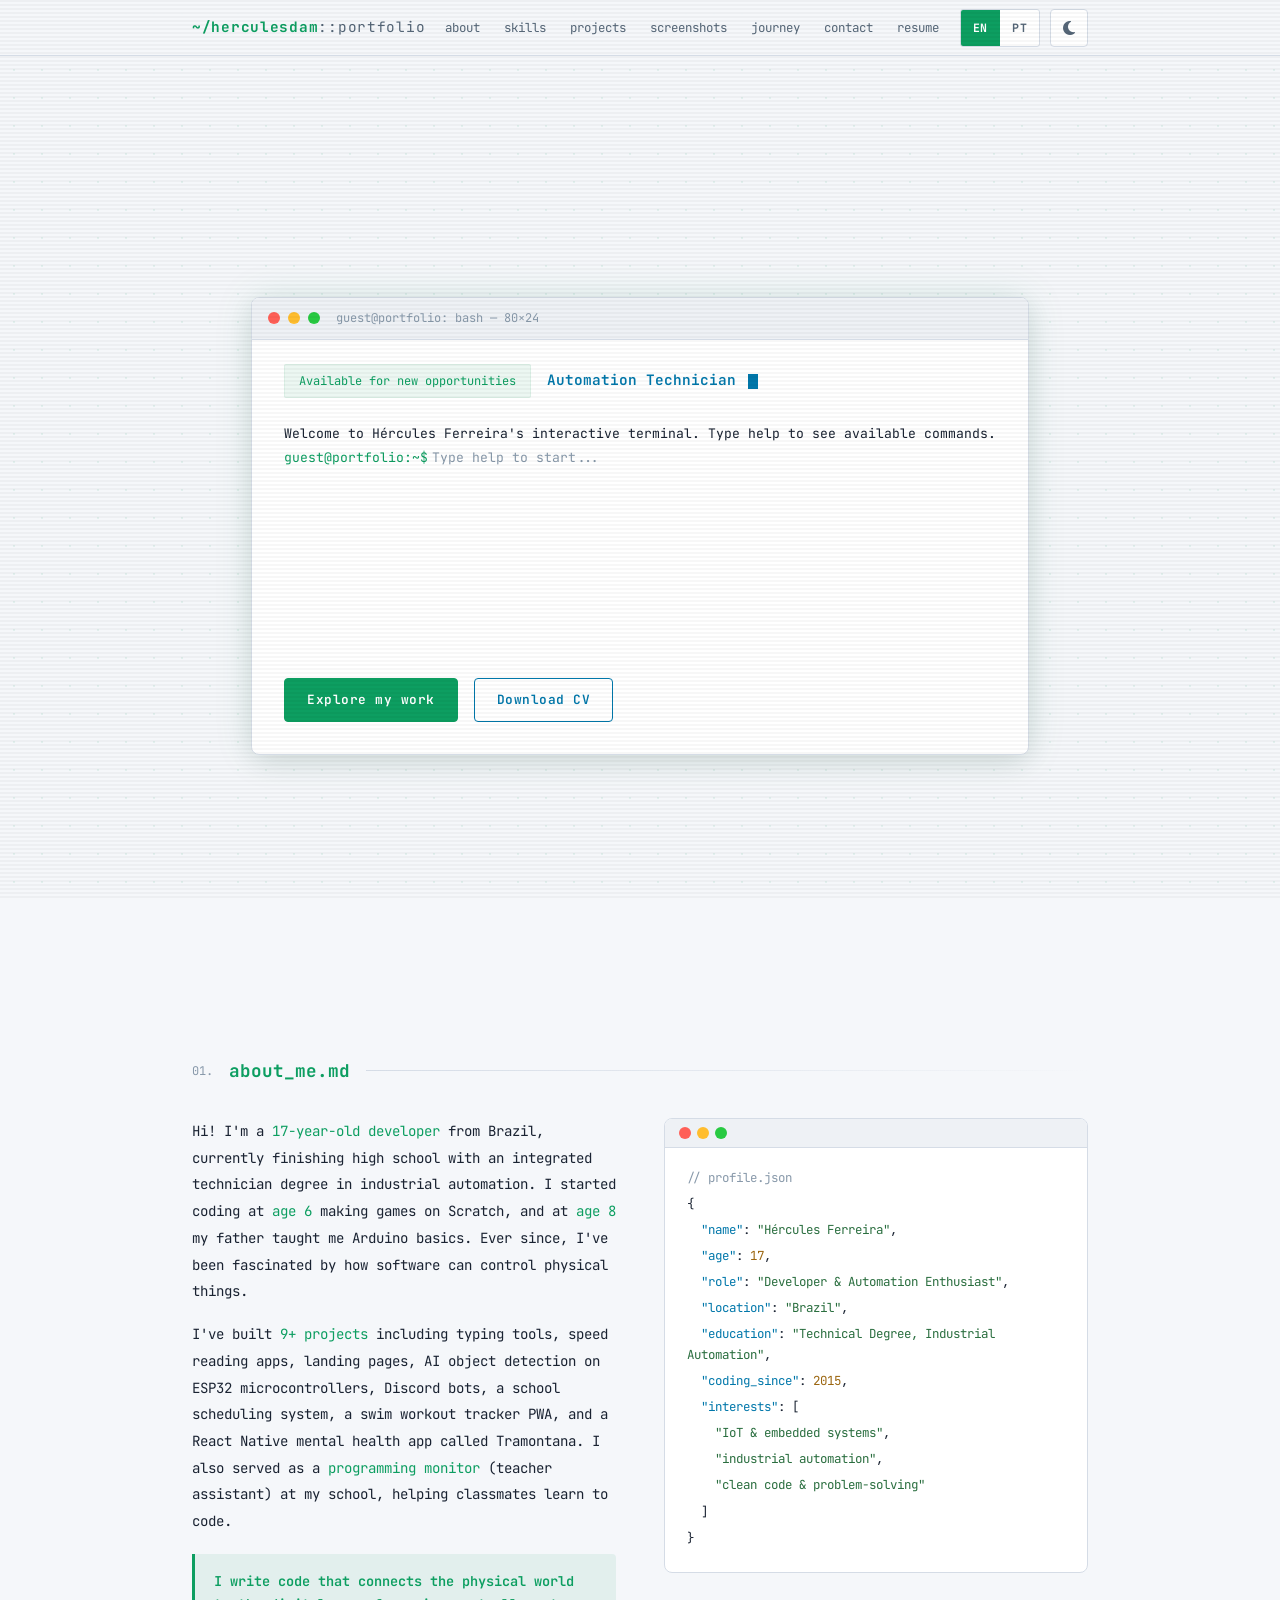
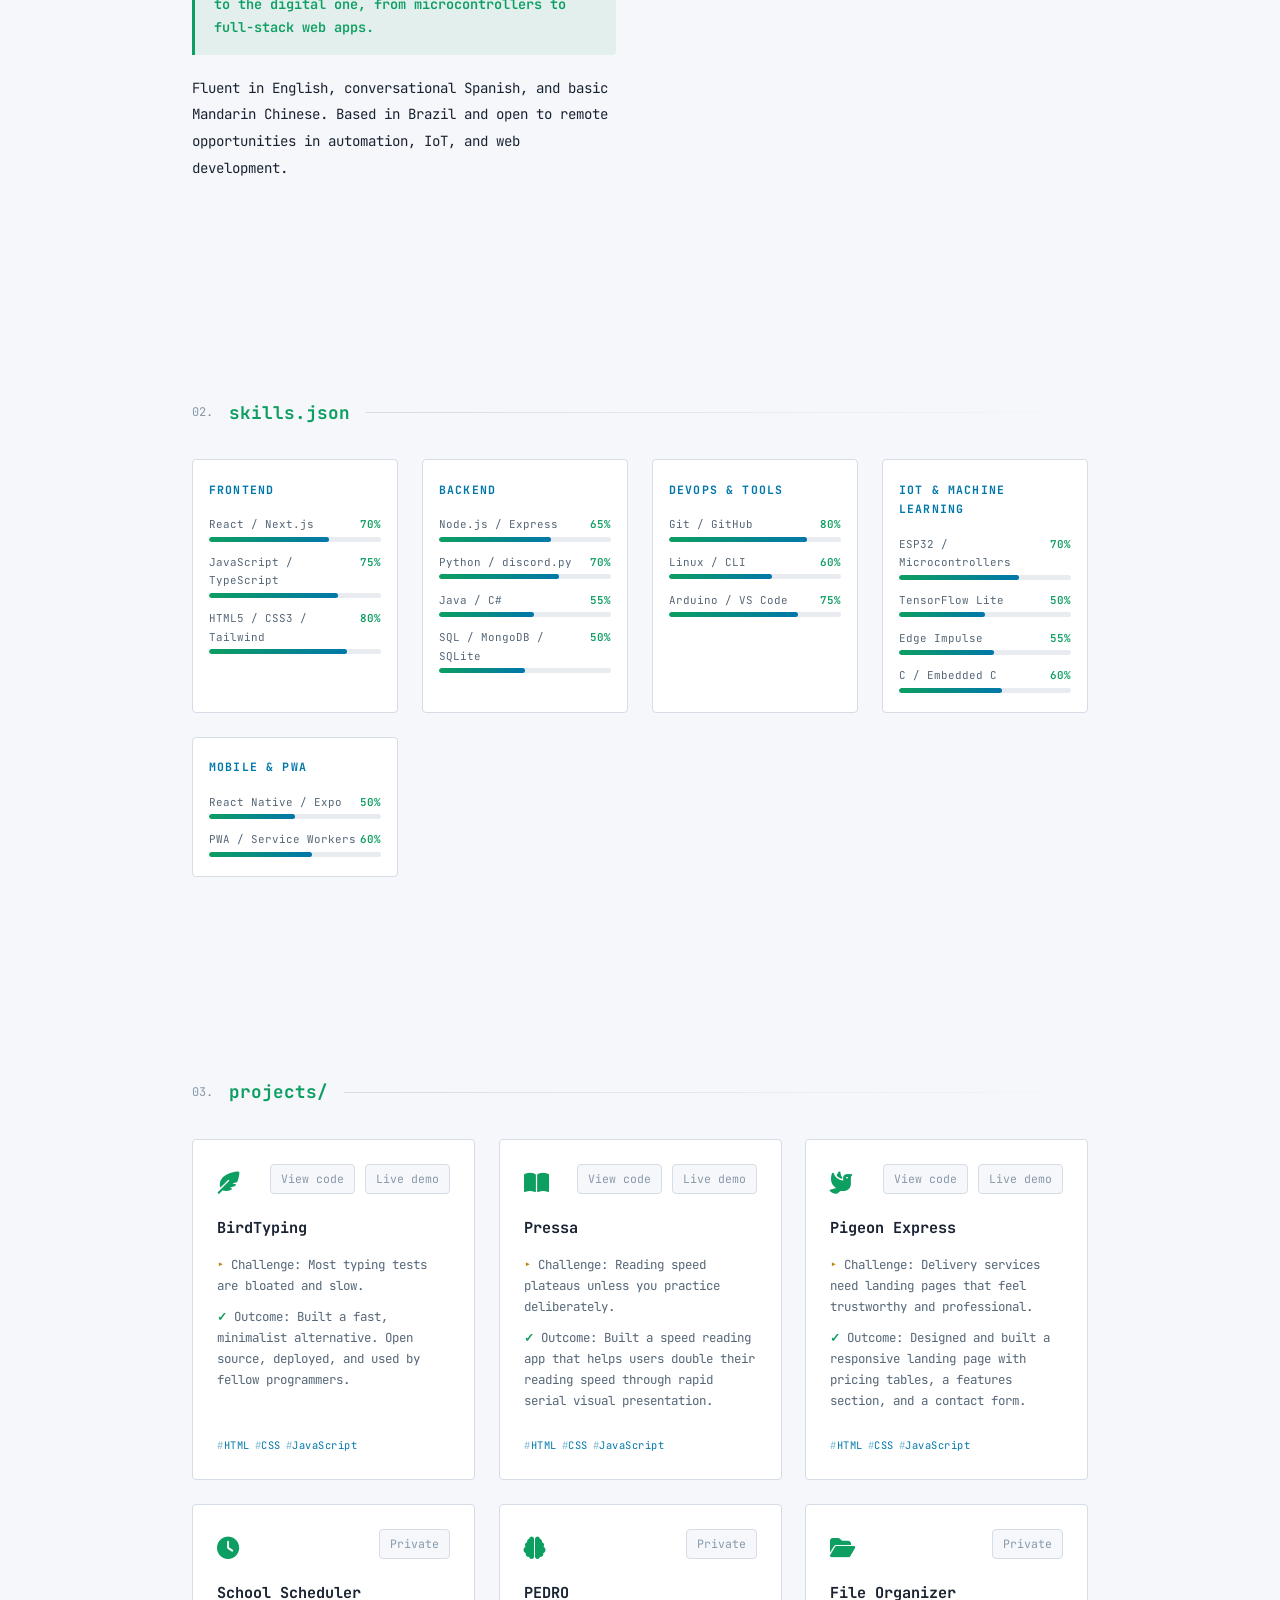
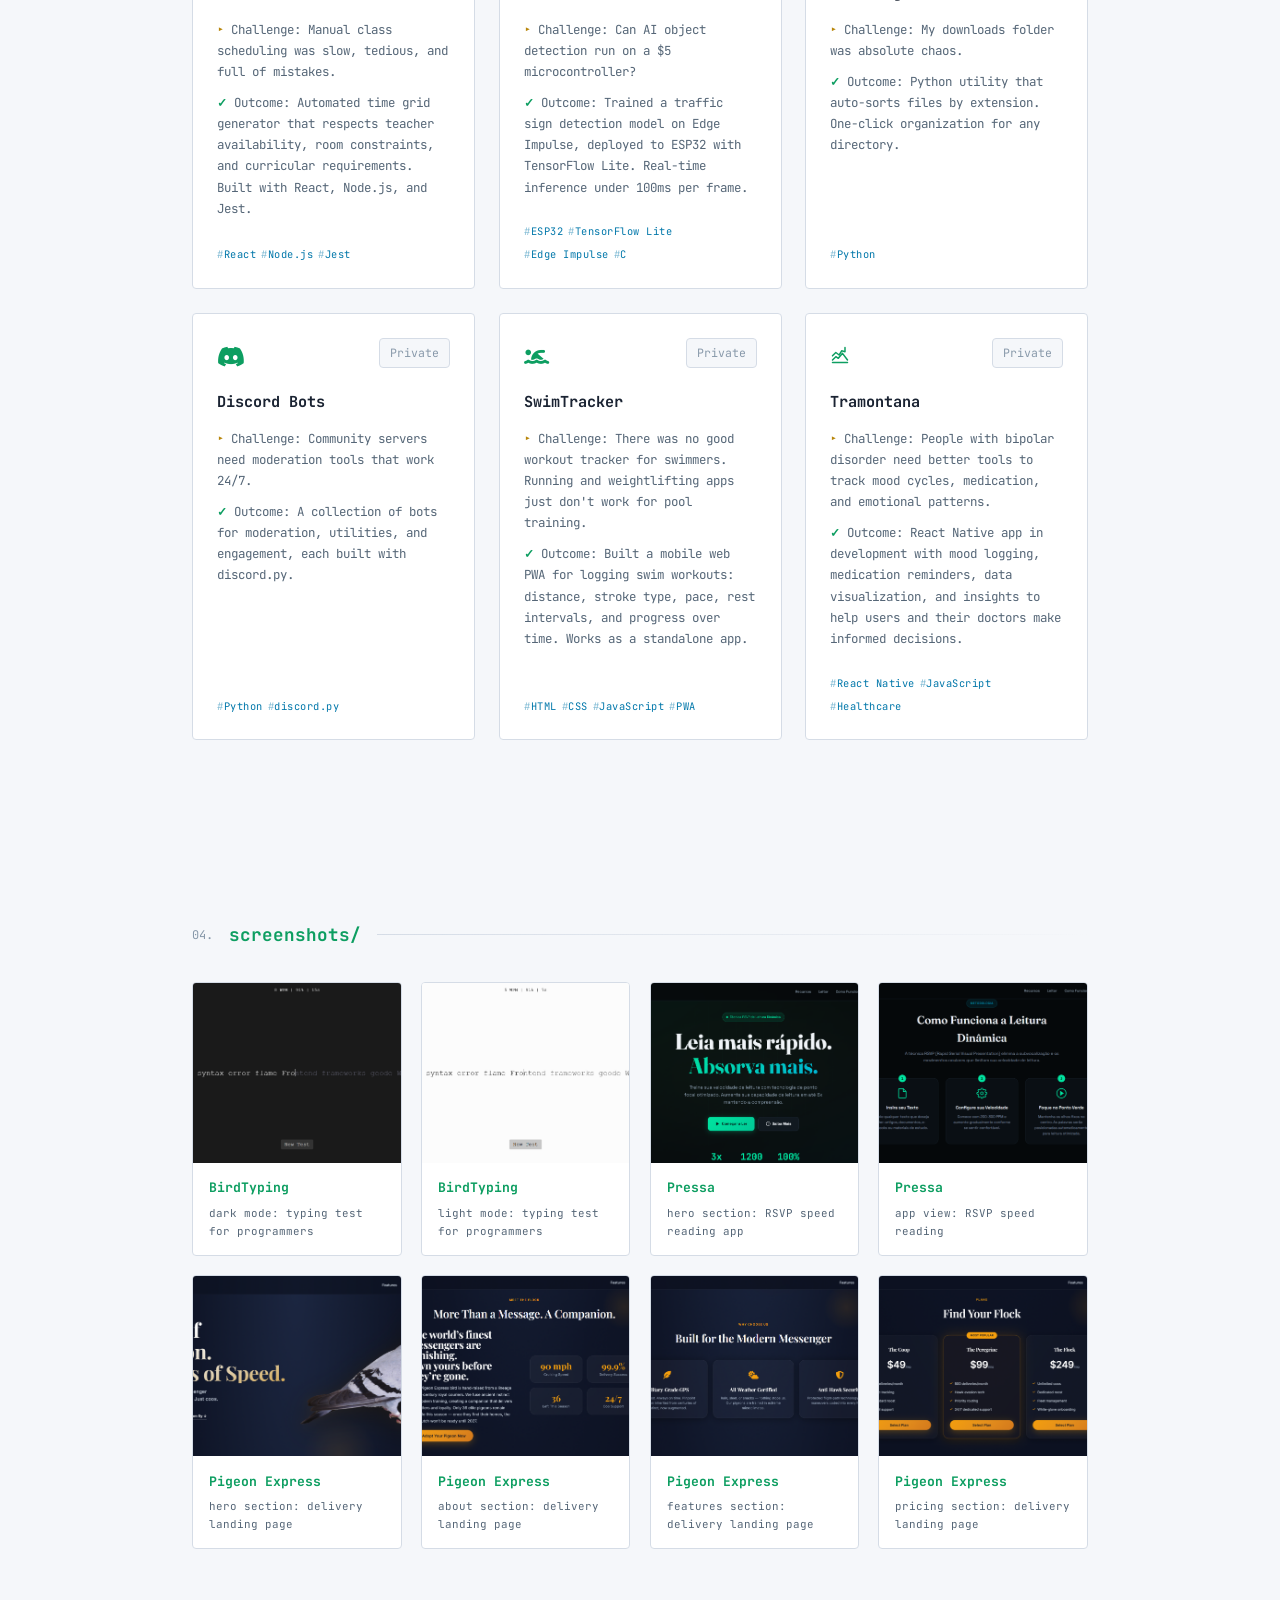
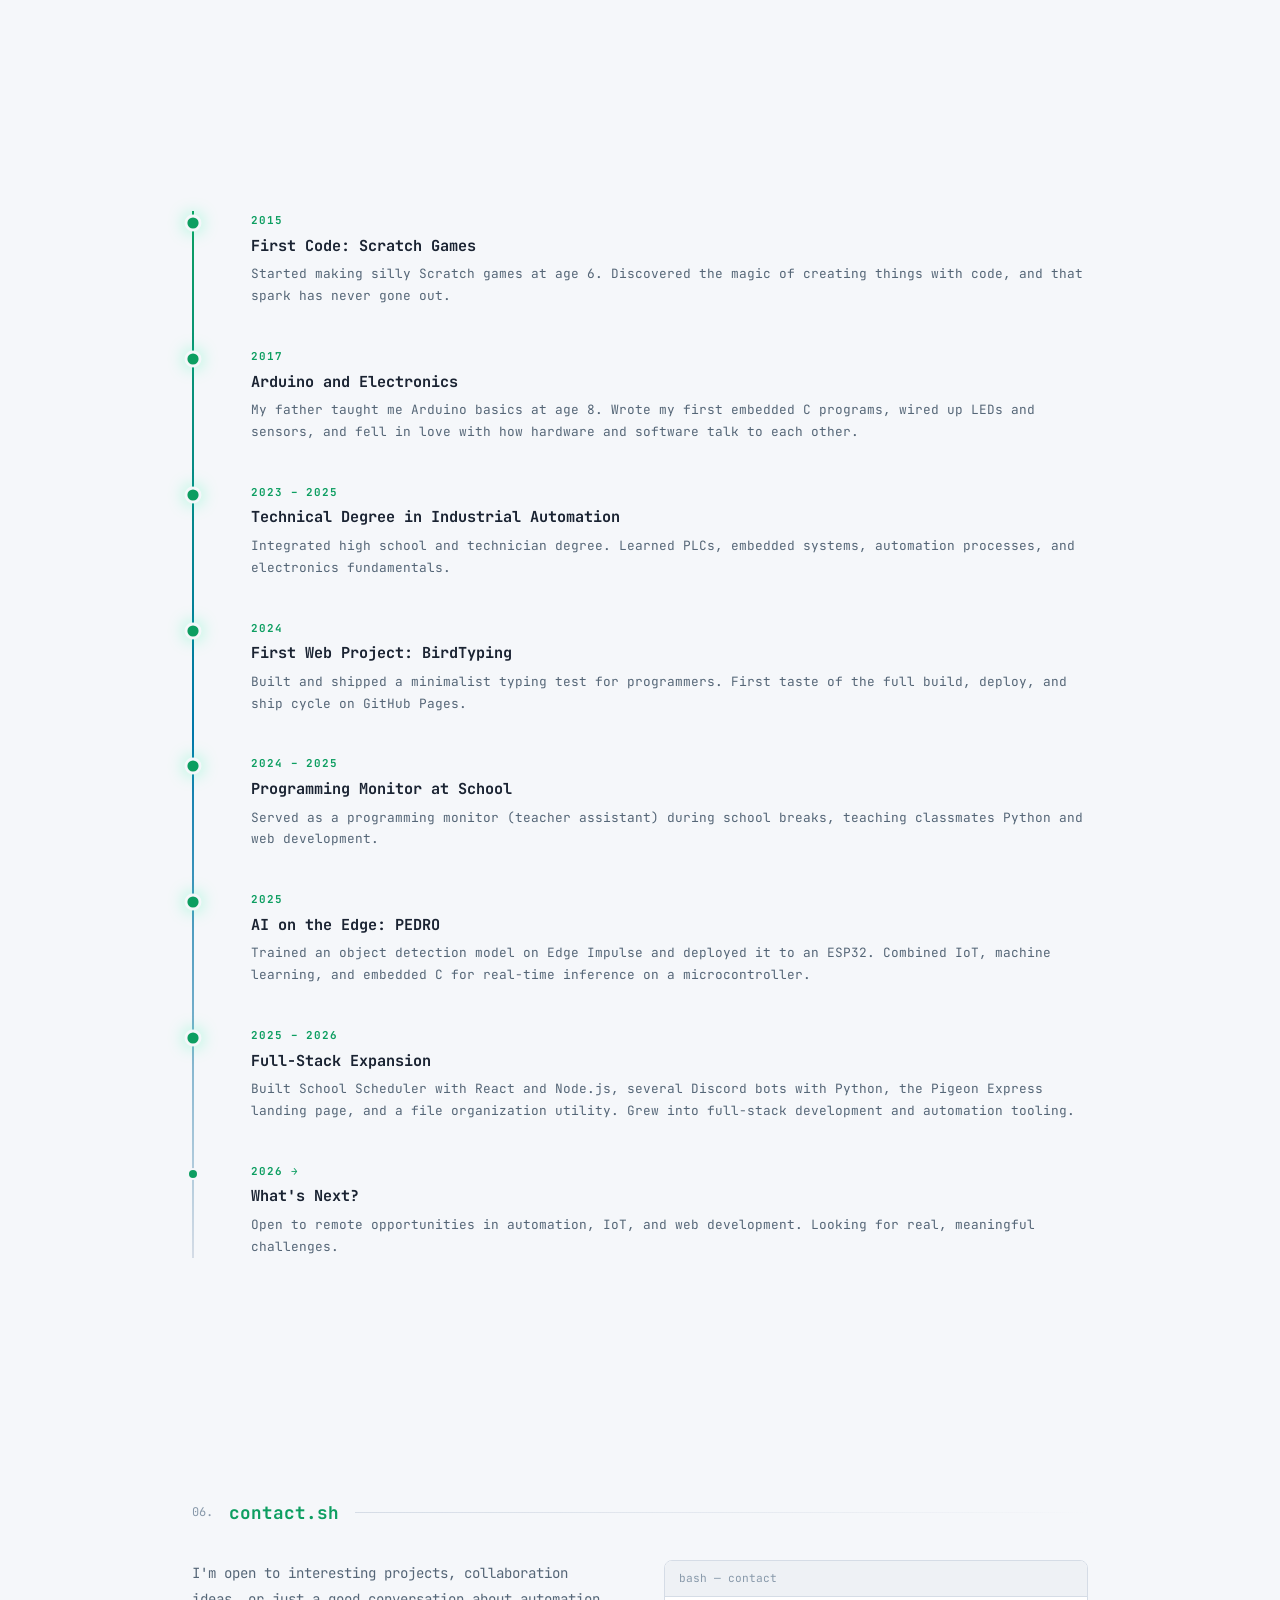
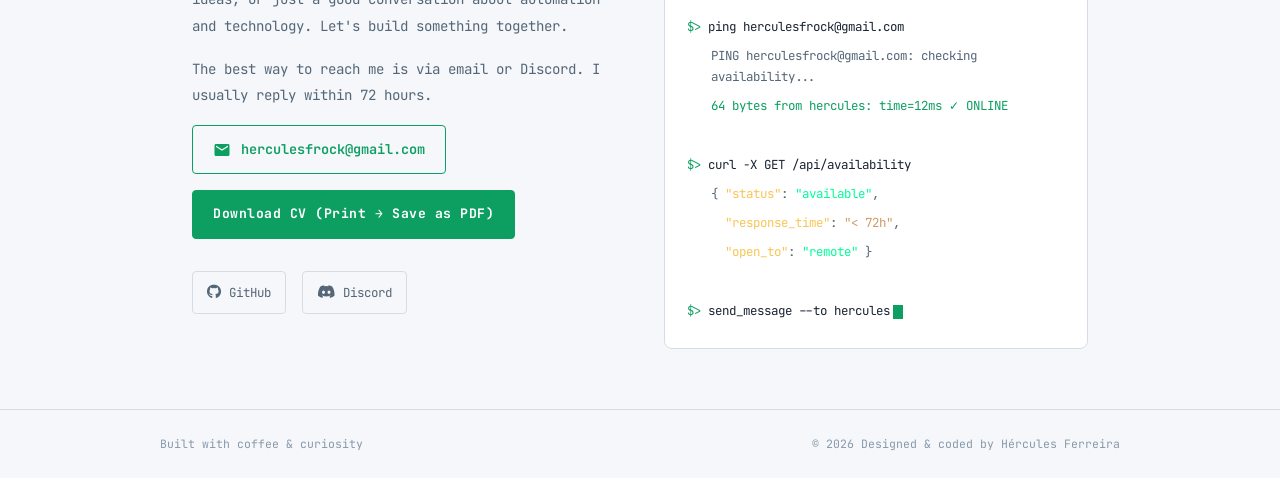
==== commit 0adf1e3f: "Update." ====
--- a/index.html
+++ b/index.html
@@ -7,7 +7,7 @@
   <meta name="theme-color" content="#0a0e12">
   <meta name="color-scheme" content="dark light">
 
-  <title>Hércules Dâmaso | Automation & Software Developer</title>
+  <title>Hércules Ferreira | Automation & Software Developer</title>
 
   <!-- Favicon -->
   <link rel="icon" type="image/png" href="favicon.png">
@@ -22,14 +22,14 @@
 
   <!-- Open Graph -->
   <meta property="og:type" content="website">
-  <meta property="og:title" content="Hércules Dâmaso | Automation & Software Developer">
+  <meta property="og:title" content="Hércules Ferreira | Automation & Software Developer">
   <meta property="og:description" content="Industrial automation meets full-stack development. ESP32, TensorFlow Lite, React, and Python.">
   <meta property="og:url" content="https://herculesdam.github.io/Portfolio/">
   <meta property="og:locale" content="en_US">
-  <meta property="og:site_name" content="Hércules Dâmaso | Portfolio">
+  <meta property="og:site_name" content="Hércules Ferreira | Portfolio">
   <!-- Twitter Card -->
   <meta name="twitter:card" content="summary_large_image">
-  <meta name="twitter:title" content="Hércules Dâmaso | Automation & Software Developer">
+  <meta name="twitter:title" content="Hércules Ferreira | Automation & Software Developer">
   <meta name="twitter:description" content="Industrial automation meets full-stack development. ESP32, TensorFlow Lite, React, and Python.">
 
   <!-- Canonical -->
@@ -40,7 +40,7 @@
   {
     "@context": "https://schema.org",
     "@type": "Person",
-    "name": "Hércules Dâmaso",
+    "name": "Hércules Ferreira",
     "jobTitle": "Automation & Software Developer",
     "url": "https://herculesdam.github.io/Portfolio/",
     "sameAs": [
@@ -171,7 +171,7 @@
           <div class="about-terminal-body">
             <div class="t-line t-comment">// profile.json</div>
             <div class="t-line">{</div>
-            <div class="t-line">&nbsp;&nbsp;<span class="t-key">"name"</span>: <span class="t-str">"Hércules Dâmaso"</span>,</div>
+            <div class="t-line">&nbsp;&nbsp;<span class="t-key">"name"</span>: <span class="t-str">"Hércules Ferreira"</span>,</div>
             <div class="t-line">&nbsp;&nbsp;<span class="t-key">"age"</span>: <span class="t-num">17</span>,</div>
             <div class="t-line">&nbsp;&nbsp;<span class="t-key">"role"</span>: <span class="t-str" data-i18n="profileRole">"Developer & Automation Enthusiast"</span>,</div>
             <div class="t-line">&nbsp;&nbsp;<span class="t-key">"location"</span>: <span class="t-str">"Brazil"</span>,</div>
@@ -638,7 +638,7 @@
   <footer aria-label="Footer">
     <div class="footer-inner">
       <span data-i18n="footerLeft">Built with coffee & curiosity</span>
-      <span>&copy; 2026 <span data-i18n="footerRight">Designed & coded by</span> <a href="#">Hércules Dâmaso</a></span>
+      <span>&copy; 2026 <span data-i18n="footerRight">Designed & coded by</span> <a href="#">Hércules Ferreira</a></span>
     </div>
   </footer>
 
--- a/css/style.css
+++ b/css/style.css
@@ -486,10 +486,13 @@
   padding: 1.5rem 2rem;
   max-height: 420px;
   min-height: 280px;
+  width: 100%;
   overflow-y: auto;
   font-size: 0.82rem;
   line-height: 1.8;
   scroll-behavior: smooth;
+  word-break: break-word;
+  overflow-wrap: break-word;
 }
 .terminal-body::-webkit-scrollbar { width: 4px; }
 .terminal-body::-webkit-scrollbar-track { background: transparent; }
@@ -514,6 +517,20 @@
 }
 .term-output-line .term-icon { color: var(--accent); vertical-align: text-top; }
 
+/* ── cowsay ── */
+.cowsay-output {
+  margin: 0.3rem 0 0.6rem;
+  font-family: var(--font);
+  line-height: 1.15;
+  color: var(--text);
+  white-space: pre !important;
+  overflow-x: auto;
+}
+.cowsay-output .cowsay-bubble { color: var(--accent); opacity: 0.8; }
+
+/* ── fortune ── */
+.fortune-text { color: var(--accent); font-style: italic; }
+
 .term-input-line {
   display: flex;
   align-items: center;
@@ -581,6 +598,10 @@
   color: var(--accent2);
   font-weight: 600;
   font-size: 0.9rem;
+  display: inline-block;
+  min-width: 26ch;        /* stable size for longest role text + cursor; prevents terminal jitter */
+  text-align: left;
+  white-space: nowrap;
 }
 .multi-text-wrap .cursor { background: var(--accent2); }
 
@@ -1184,6 +1205,7 @@
   #about, #skills, #projects, #timeline, #gallery, #contact { padding: 60px 0; }
   .terminal-body { padding: 0.8rem 1rem; max-height: 250px; min-height: 200px; font-size: 0.7rem; }
   .term-input { font-size: 0.7rem; }
+  .multi-text-wrap { font-size: 0.75rem; min-width: 18ch; }
   .hero-cta-row { padding: 0 1rem 1.2rem; }
   .hero-info-line { padding: 0.8rem 1rem 0; }
   .hero-titlebar { padding: 8px 12px; }
@@ -1232,4 +1254,4 @@
   a { color: #111; text-decoration: underline; }
   .section-title { font-size: 14px; }
   .section-title::after { display: none; }
-}+}
